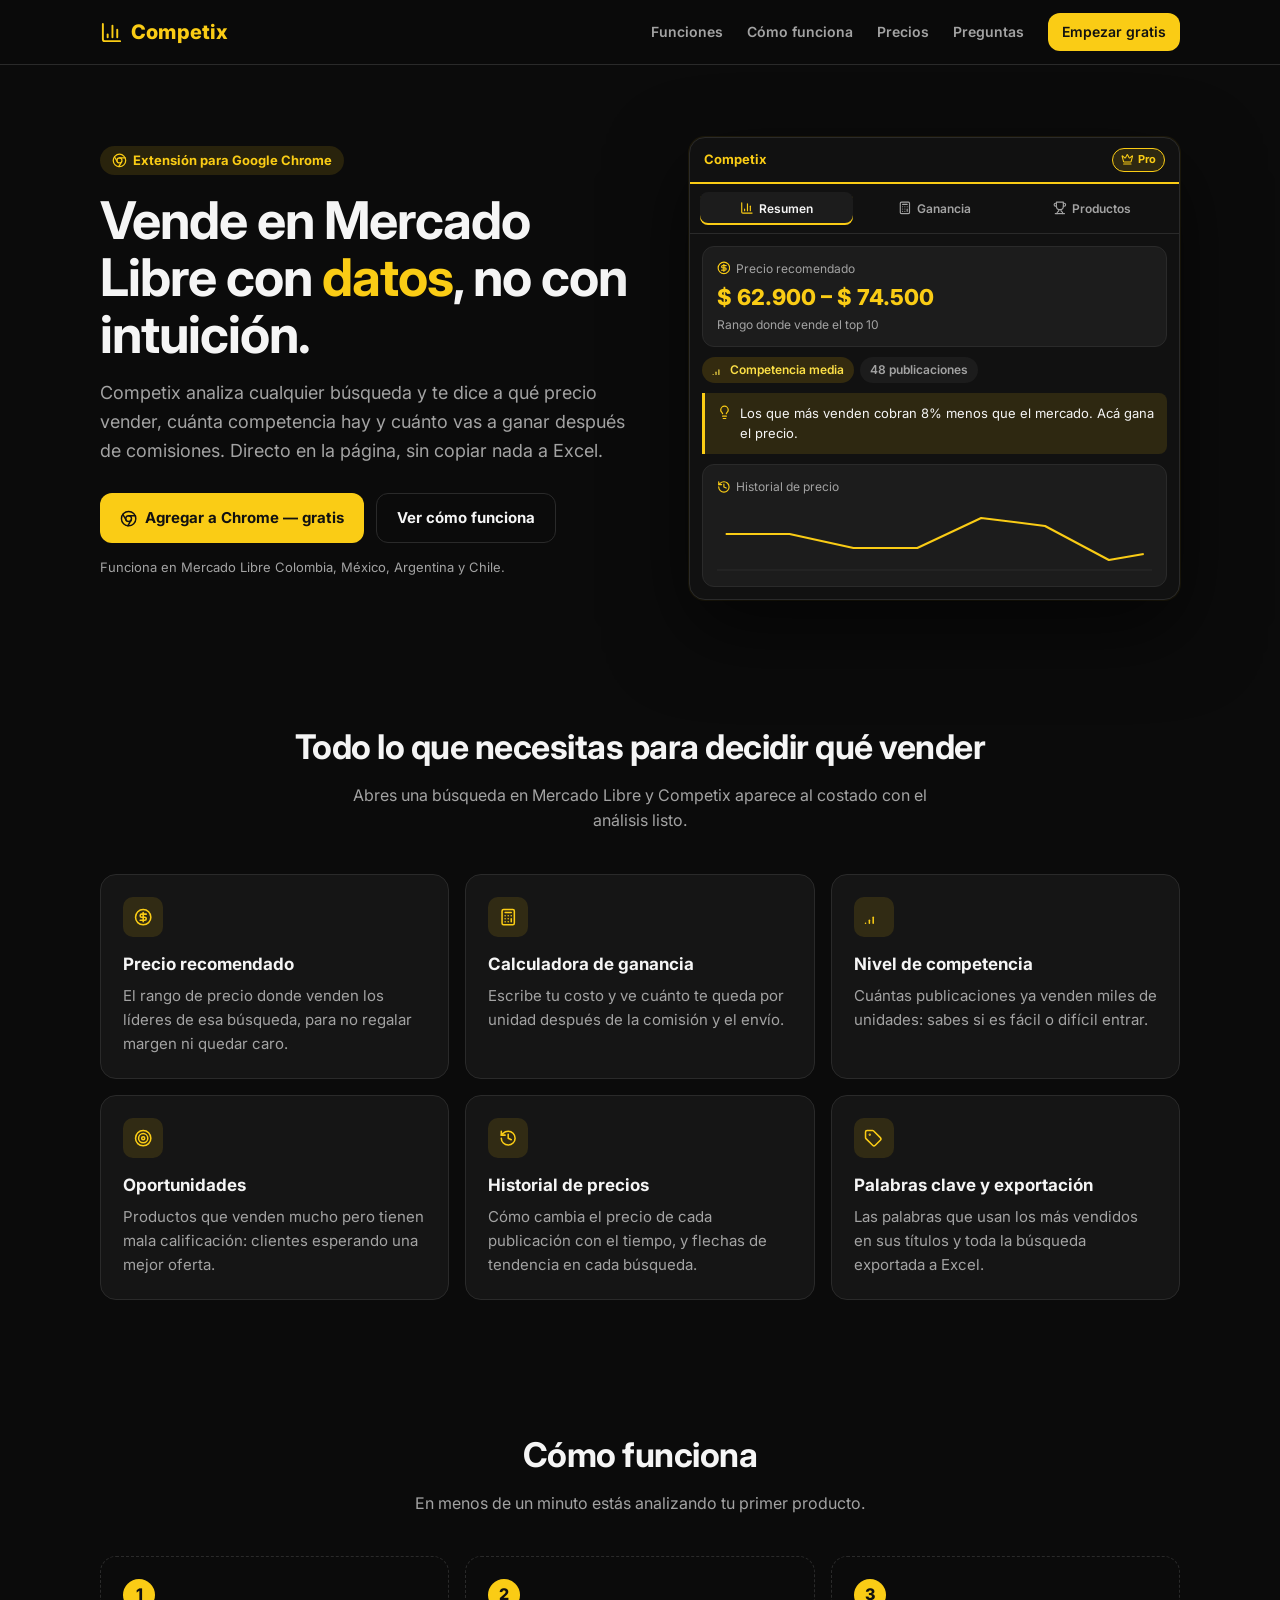
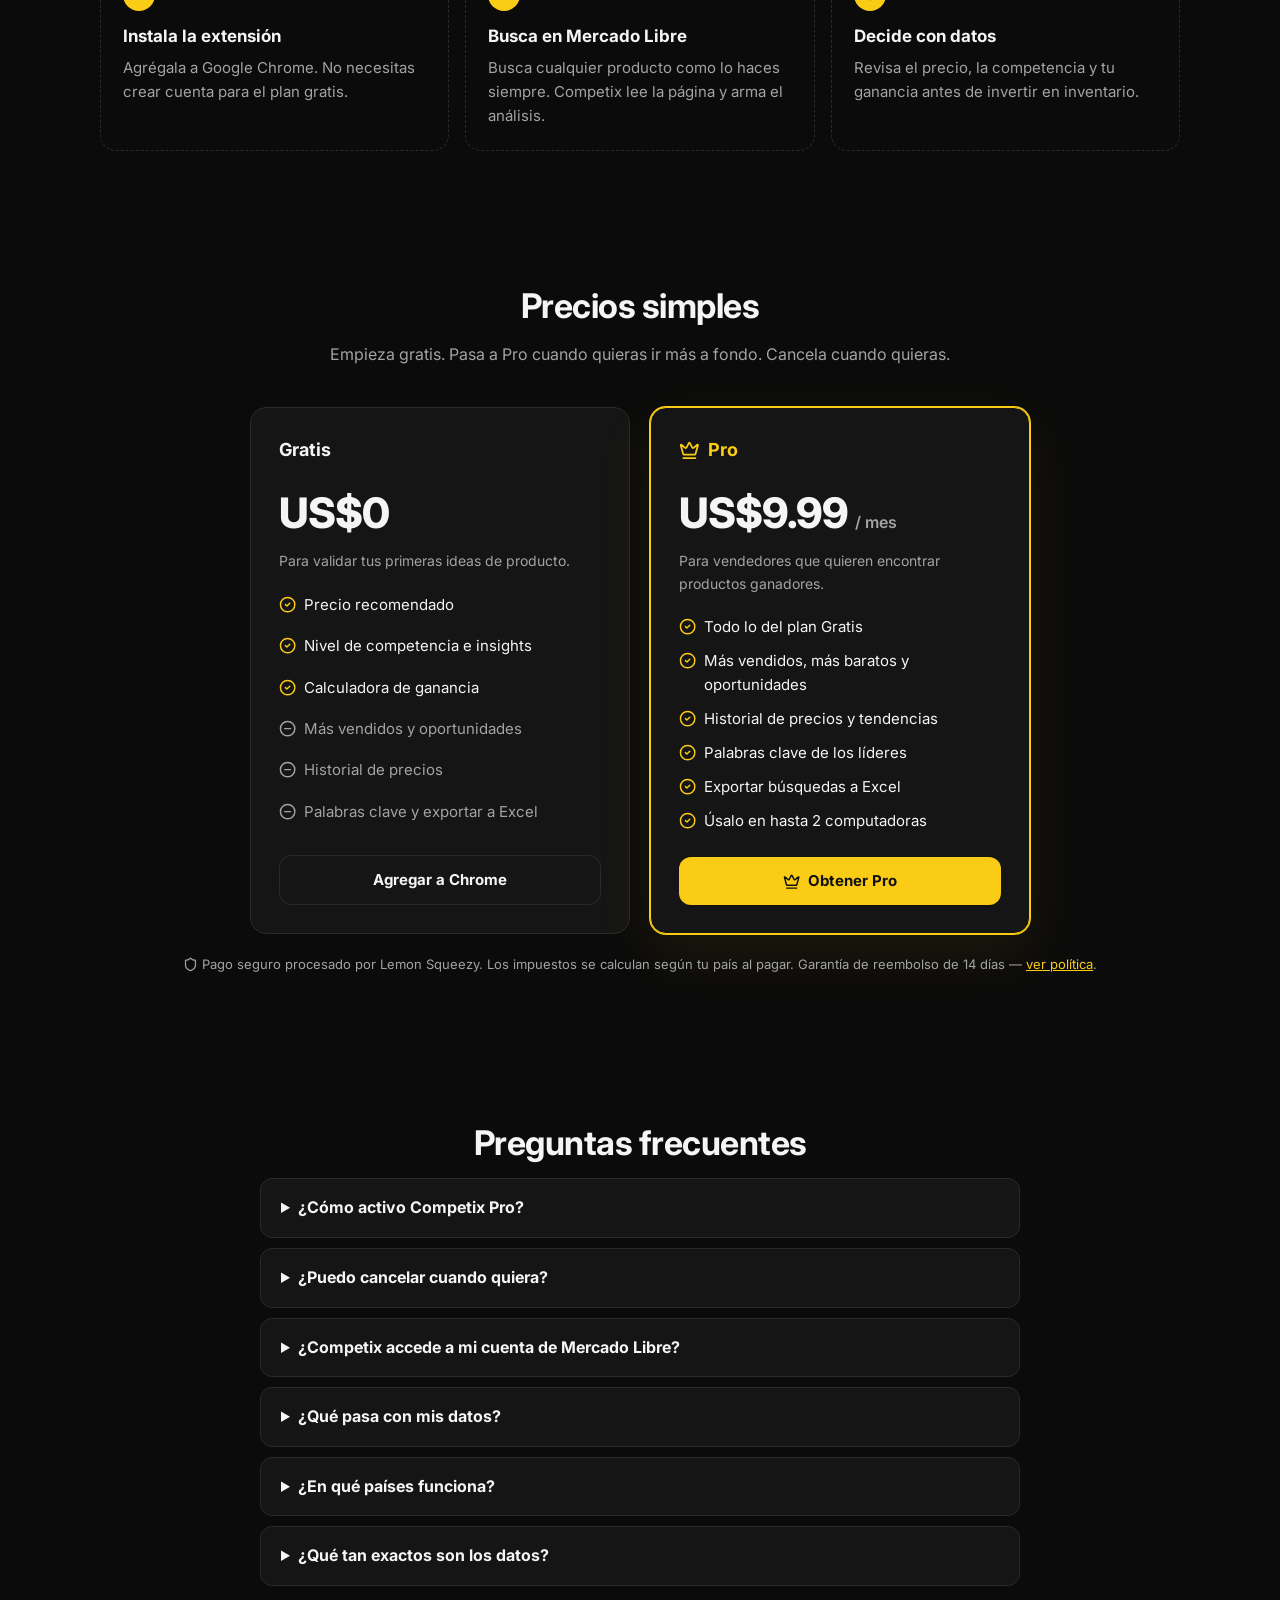
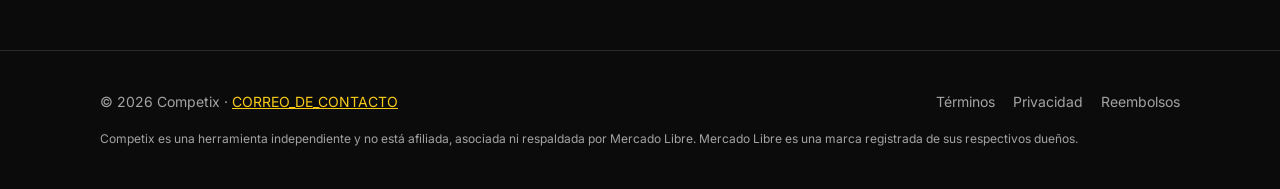
==== index.html @ 34cb9949 "feat: add Competix landing page with pricing and legal pages" ====
<!doctype html>
<html lang="es">
  <head>
    <meta charset="utf-8" />
    <meta name="viewport" content="width=device-width, initial-scale=1" />
    <title>Competix — Análisis de mercado para vendedores de Mercado Libre</title>
    <meta
      name="description"
      content="Extensión de Chrome que te dice a qué precio vender, cuánta competencia hay y cuánto ganas, directo en Mercado Libre."
    />
    <link rel="preconnect" href="https://fonts.googleapis.com" />
    <link rel="preconnect" href="https://fonts.gstatic.com" crossorigin />
    <link href="https://fonts.googleapis.com/css2?family=Inter:wght@400;600;700;800&display=swap" rel="stylesheet" />
    <link rel="stylesheet" href="styles.css" />
  </head>
  <body>
    <!-- Lucide icons (ISC license), defined once and reused with <use>. -->
    <svg width="0" height="0" style="position: absolute" aria-hidden="true">
      <symbol id="i-chart" viewBox="0 0 24 24"><path d="M3 3v16a2 2 0 0 0 2 2h16" /><path d="M18 17V9" /><path d="M13 17V5" /><path d="M8 17v-3" /></symbol>
      <symbol id="i-calc" viewBox="0 0 24 24"><rect width="16" height="20" x="4" y="2" rx="2" /><line x1="8" x2="16" y1="6" y2="6" /><line x1="16" x2="16" y1="14" y2="18" /><path d="M16 10h.01M12 10h.01M8 10h.01M12 14h.01M8 14h.01M12 18h.01M8 18h.01" /></symbol>
      <symbol id="i-trophy" viewBox="0 0 24 24"><path d="M6 9H4.5a2.5 2.5 0 0 1 0-5H6" /><path d="M18 9h1.5a2.5 2.5 0 0 0 0-5H18" /><path d="M4 22h16" /><path d="M10 14.66V17c0 .55-.47.98-.97 1.21C7.85 18.75 7 20.24 7 22" /><path d="M14 14.66V17c0 .55.47.98.97 1.21C16.15 18.75 17 20.24 17 22" /><path d="M18 2H6v7a6 6 0 0 0 12 0V2Z" /></symbol>
      <symbol id="i-target" viewBox="0 0 24 24"><circle cx="12" cy="12" r="10" /><circle cx="12" cy="12" r="6" /><circle cx="12" cy="12" r="2" /></symbol>
      <symbol id="i-history" viewBox="0 0 24 24"><path d="M3 12a9 9 0 1 0 9-9 9.75 9.75 0 0 0-6.74 2.74L3 8" /><path d="M3 3v5h5" /><path d="M12 7v5l4 2" /></symbol>
      <symbol id="i-tag" viewBox="0 0 24 24"><path d="M12.586 2.586A2 2 0 0 0 11.172 2H4a2 2 0 0 0-2 2v7.172a2 2 0 0 0 .586 1.414l8.704 8.704a2.426 2.426 0 0 0 3.42 0l6.58-6.58a2.426 2.426 0 0 0 0-3.42z" /><circle cx="7.5" cy="7.5" r=".5" fill="currentColor" /></symbol>
      <symbol id="i-dollar" viewBox="0 0 24 24"><circle cx="12" cy="12" r="10" /><path d="M16 8h-6a2 2 0 1 0 0 4h4a2 2 0 1 1 0 4H8" /><path d="M12 18V6" /></symbol>
      <symbol id="i-bulb" viewBox="0 0 24 24"><path d="M15 14c.2-1 .7-1.7 1.5-2.5 1-.9 1.5-2.2 1.5-3.5A6 6 0 0 0 6 8c0 1 .2 2.2 1.5 3.5.7.7 1.3 1.5 1.5 2.5" /><path d="M9 18h6" /><path d="M10 22h4" /></symbol>
      <symbol id="i-signal" viewBox="0 0 24 24"><path d="M2 20h.01" /><path d="M7 20v-4" /><path d="M12 20v-8" /></symbol>
      <symbol id="i-download" viewBox="0 0 24 24"><path d="M21 15v4a2 2 0 0 1-2 2H5a2 2 0 0 1-2-2v-4" /><polyline points="7 10 12 15 17 10" /><line x1="12" x2="12" y1="15" y2="3" /></symbol>
      <symbol id="i-check" viewBox="0 0 24 24"><circle cx="12" cy="12" r="10" /><path d="m9 12 2 2 4-4" /></symbol>
      <symbol id="i-minus" viewBox="0 0 24 24"><circle cx="12" cy="12" r="10" /><path d="M8 12h8" /></symbol>
      <symbol id="i-crown" viewBox="0 0 24 24"><path d="M11.562 3.266a.5.5 0 0 1 .876 0L15.39 8.87a1 1 0 0 0 1.516.294L21.183 5.5a.5.5 0 0 1 .798.519l-2.834 10.246a1 1 0 0 1-.956.734H5.81a1 1 0 0 1-.957-.734L2.02 6.02a.5.5 0 0 1 .798-.519l4.276 3.664a1 1 0 0 0 1.516-.294z" /><path d="M5 21h14" /></symbol>
      <symbol id="i-shield" viewBox="0 0 24 24"><path d="M20 13c0 5-3.5 7.5-7.66 8.95a1 1 0 0 1-.67-.01C7.5 20.5 4 18 4 13V6a1 1 0 0 1 1-1c2 0 4.5-1.2 6.24-2.72a1.17 1.17 0 0 1 1.52 0C14.51 3.81 17 5 19 5a1 1 0 0 1 1 1z" /></symbol>
      <symbol id="i-chrome" viewBox="0 0 24 24"><circle cx="12" cy="12" r="10" /><circle cx="12" cy="12" r="4" /><line x1="21.17" x2="12" y1="8" y2="8" /><line x1="3.95" x2="8.54" y1="6.06" y2="14" /><line x1="10.88" x2="15.46" y1="21.94" y2="14" /></symbol>
    </svg>

    <header class="site-header">
      <div class="container">
        <a class="brand" href="./">
          <svg class="icon"><use href="#i-chart" /></svg>
          Competix
        </a>
        <nav class="nav">
          <a href="#funciones">Funciones</a>
          <a href="#como-funciona">Cómo funciona</a>
          <a href="#precios">Precios</a>
          <a href="#faq">Preguntas</a>
          <a class="btn btn-gold" href="#precios">Empezar gratis</a>
        </nav>
      </div>
    </header>

    <main>
      <section class="hero">
        <div class="container">
          <div>
            <span class="eyebrow">
              <svg class="icon"><use href="#i-chrome" /></svg>
              Extensión para Google Chrome
            </span>
            <h1>Vende en Mercado Libre con <em>datos</em>, no con intuición.</h1>
            <p class="lead">
              Competix analiza cualquier búsqueda y te dice a qué precio vender, cuánta competencia hay y cuánto vas
              a ganar después de comisiones. Directo en la página, sin copiar nada a Excel.
            </p>
            <div class="hero-actions">
              <!-- Replace href with the Chrome Web Store listing once it is published. -->
              <a class="btn btn-gold" href="#precios">
                <svg class="icon"><use href="#i-chrome" /></svg>
                Agregar a Chrome — gratis
              </a>
              <a class="btn btn-outline" href="#como-funciona">Ver cómo funciona</a>
            </div>
            <p class="hero-note">Funciona en Mercado Libre Colombia, México, Argentina y Chile.</p>
          </div>

          <!-- Static drawing of the panel, so the page needs no screenshots. -->
          <div class="mock" role="img" aria-label="Vista del panel de Competix sobre una búsqueda de Mercado Libre">
            <div class="mock-header">
              Competix
              <span class="mock-pro"><svg class="icon"><use href="#i-crown" /></svg> Pro</span>
            </div>
            <div class="mock-tabs">
              <span class="active"><svg class="icon"><use href="#i-chart" /></svg>Resumen</span>
              <span><svg class="icon"><use href="#i-calc" /></svg>Ganancia</span>
              <span><svg class="icon"><use href="#i-trophy" /></svg>Productos</span>
            </div>
            <div class="mock-body">
              <div class="mock-card">
                <span class="mock-label"><svg class="icon"><use href="#i-dollar" /></svg>Precio recomendado</span>
                <strong class="mock-value">$ 62.900 – $ 74.500</strong>
                <span class="mock-label">Rango donde vende el top 10</span>
              </div>
              <div class="mock-badges">
                <span class="badge badge-medium"><svg class="icon"><use href="#i-signal" /></svg>Competencia media</span>
                <span class="badge badge-neutral">48 publicaciones</span>
              </div>
              <div class="mock-insight">
                <svg class="icon"><use href="#i-bulb" /></svg>
                <span>Los que más venden cobran 8% menos que el mercado. Acá gana el precio.</span>
              </div>
              <div class="mock-card">
                <span class="mock-label"><svg class="icon"><use href="#i-history" /></svg>Historial de precio</span>
                <svg class="mock-chart" viewBox="0 0 300 70" preserveAspectRatio="none" aria-hidden="true">
                  <line x1="0" x2="300" y1="66" y2="66" stroke="#2a2a2a" />
                  <polyline
                    points="6,30 50,30 94,44 138,44 182,14 226,22 270,56 294,50"
                    fill="none"
                    stroke="#facc15"
                    stroke-width="2"
                    stroke-linejoin="round"
                    vector-effect="non-scaling-stroke"
                  />
                </svg>
              </div>
            </div>
          </div>
        </div>
      </section>

      <section id="funciones">
        <div class="container">
          <h2 class="section-title">Todo lo que necesitas para decidir qué vender</h2>
          <p class="section-lead">
            Abres una búsqueda en Mercado Libre y Competix aparece al costado con el análisis listo.
          </p>
          <div class="features">
            <article class="feature">
              <div class="feature-icon"><svg class="icon"><use href="#i-dollar" /></svg></div>
              <h3>Precio recomendado</h3>
              <p>El rango de precio donde venden los líderes de esa búsqueda, para no regalar margen ni quedar caro.</p>
            </article>
            <article class="feature">
              <div class="feature-icon"><svg class="icon"><use href="#i-calc" /></svg></div>
              <h3>Calculadora de ganancia</h3>
              <p>Escribe tu costo y ve cuánto te queda por unidad después de la comisión y el envío.</p>
            </article>
            <article class="feature">
              <div class="feature-icon"><svg class="icon"><use href="#i-signal" /></svg></div>
              <h3>Nivel de competencia</h3>
              <p>Cuántas publicaciones ya venden miles de unidades: sabes si es fácil o difícil entrar.</p>
            </article>
            <article class="feature">
              <div class="feature-icon"><svg class="icon"><use href="#i-target" /></svg></div>
              <h3>Oportunidades</h3>
              <p>Productos que venden mucho pero tienen mala calificación: clientes esperando una mejor oferta.</p>
            </article>
            <article class="feature">
              <div class="feature-icon"><svg class="icon"><use href="#i-history" /></svg></div>
              <h3>Historial de precios</h3>
              <p>Cómo cambia el precio de cada publicación con el tiempo, y flechas de tendencia en cada búsqueda.</p>
            </article>
            <article class="feature">
              <div class="feature-icon"><svg class="icon"><use href="#i-tag" /></svg></div>
              <h3>Palabras clave y exportación</h3>
              <p>Las palabras que usan los más vendidos en sus títulos y toda la búsqueda exportada a Excel.</p>
            </article>
          </div>
        </div>
      </section>

      <section id="como-funciona">
        <div class="container">
          <h2 class="section-title">Cómo funciona</h2>
          <p class="section-lead">En menos de un minuto estás analizando tu primer producto.</p>
          <div class="steps">
            <div class="step">
              <h3>Instala la extensión</h3>
              <p>Agrégala a Google Chrome. No necesitas crear cuenta para el plan gratis.</p>
            </div>
            <div class="step">
              <h3>Busca en Mercado Libre</h3>
              <p>Busca cualquier producto como lo haces siempre. Competix lee la página y arma el análisis.</p>
            </div>
            <div class="step">
              <h3>Decide con datos</h3>
              <p>Revisa el precio, la competencia y tu ganancia antes de invertir en inventario.</p>
            </div>
          </div>
        </div>
      </section>

      <section id="precios">
        <div class="container">
          <h2 class="section-title">Precios simples</h2>
          <p class="section-lead">Empieza gratis. Pasa a Pro cuando quieras ir más a fondo. Cancela cuando quieras.</p>
          <div class="pricing">
            <div class="plan">
              <h3 class="plan-name">Gratis</h3>
              <p class="price">US$0</p>
              <p class="plan-desc">Para validar tus primeras ideas de producto.</p>
              <ul>
                <li><svg class="icon"><use href="#i-check" /></svg>Precio recomendado</li>
                <li><svg class="icon"><use href="#i-check" /></svg>Nivel de competencia e insights</li>
                <li><svg class="icon"><use href="#i-check" /></svg>Calculadora de ganancia</li>
                <li class="off"><svg class="icon"><use href="#i-minus" /></svg>Más vendidos y oportunidades</li>
                <li class="off"><svg class="icon"><use href="#i-minus" /></svg>Historial de precios</li>
                <li class="off"><svg class="icon"><use href="#i-minus" /></svg>Palabras clave y exportar a Excel</li>
              </ul>
              <a class="btn btn-outline" href="#">Agregar a Chrome</a>
            </div>

            <div class="plan plan-pro">
              <h3 class="plan-name"><svg class="icon"><use href="#i-crown" /></svg>Pro</h3>
              <p class="price">US$9.99 <small>/ mes</small></p>
              <p class="plan-desc">Para vendedores que quieren encontrar productos ganadores.</p>
              <ul>
                <li><svg class="icon"><use href="#i-check" /></svg>Todo lo del plan Gratis</li>
                <li><svg class="icon"><use href="#i-check" /></svg>Más vendidos, más baratos y oportunidades</li>
                <li><svg class="icon"><use href="#i-check" /></svg>Historial de precios y tendencias</li>
                <li><svg class="icon"><use href="#i-check" /></svg>Palabras clave de los líderes</li>
                <li><svg class="icon"><use href="#i-check" /></svg>Exportar búsquedas a Excel</li>
                <li><svg class="icon"><use href="#i-check" /></svg>Úsalo en hasta 2 computadoras</li>
              </ul>
              <a
                class="btn btn-gold"
                href="https://competix.lemonsqueezy.com/checkout/buy/7b99cc5d-1d65-41b0-9f15-2f3828087478"
                target="_blank"
                rel="noopener noreferrer"
              >
                <svg class="icon"><use href="#i-crown" /></svg>
                Obtener Pro
              </a>
            </div>
          </div>
          <p class="pricing-note">
            <svg class="icon" style="display: inline; vertical-align: -3px"><use href="#i-shield" /></svg>
            Pago seguro procesado por Lemon Squeezy. Los impuestos se calculan según tu país al pagar.
            Garantía de reembolso de 14 días — <a href="reembolsos.html">ver política</a>.
          </p>
        </div>
      </section>

      <section id="faq">
        <div class="container">
          <h2 class="section-title">Preguntas frecuentes</h2>
          <div class="faq">
            <details>
              <summary>¿Cómo activo Competix Pro?</summary>
              <p>
                Después de pagar recibes una clave de licencia por correo. Abre cualquier búsqueda en Mercado Libre,
                entra a una pestaña Pro del panel de Competix, pega la clave y toca "Activar".
              </p>
            </details>
            <details>
              <summary>¿Puedo cancelar cuando quiera?</summary>
              <p>
                Sí. Cancelas desde el enlace del correo de compra y mantienes Pro hasta el final del periodo que ya
                pagaste. No hay permanencia mínima.
              </p>
            </details>
            <details>
              <summary>¿Competix accede a mi cuenta de Mercado Libre?</summary>
              <p>
                No. Competix solo lee la información pública que ya ves en pantalla. No pide tu usuario ni tu
                contraseña y no publica ni modifica nada en tu cuenta.
              </p>
            </details>
            <details>
              <summary>¿Qué pasa con mis datos?</summary>
              <p>
                El historial de precios y tu configuración se guardan solo en tu navegador. No tenemos servidores que
                guarden lo que buscas. Lee la <a href="privacidad.html">política de privacidad</a>.
              </p>
            </details>
            <details>
              <summary>¿En qué países funciona?</summary>
              <p>En Mercado Libre Colombia, México, Argentina y Chile, en Google Chrome para computadora.</p>
            </details>
            <details>
              <summary>¿Qué tan exactos son los datos?</summary>
              <p>
                Competix calcula a partir de lo que muestra Mercado Libre. Por ejemplo, Mercado Libre redondea las
                ventas ("+100 vendidos"), así que algunos números son aproximados. Úsalos como guía para decidir.
              </p>
            </details>
          </div>
        </div>
      </section>
    </main>

    <footer class="site-footer">
      <div class="container">
        <span>© 2026 Competix · <a href="mailto:CORREO_DE_CONTACTO">CORREO_DE_CONTACTO</a></span>
        <nav class="footer-links">
          <a href="terminos.html">Términos</a>
          <a href="privacidad.html">Privacidad</a>
          <a href="reembolsos.html">Reembolsos</a>
        </nav>
        <p class="disclaimer">
          Competix es una herramienta independiente y no está afiliada, asociada ni respaldada por Mercado Libre.
          Mercado Libre es una marca registrada de sus respectivos dueños.
        </p>
      </div>
    </footer>
  </body>
</html>
---- styles.css ----
/* Competix landing — black and gold, same tokens as the extension panel. */
:root {
  color-scheme: dark;
  --bg: #0b0b0b;
  --surface: #151515;
  --surface-2: #1c1c1c;
  --border: #2a2a2a;
  --text: #f5f5f5;
  --muted: #a3a3a3;
  --gold: #facc15;
  --gold-soft: rgba(250, 204, 21, 0.12);
  --on-gold: #111111;
  --radius: 16px;
  --max: 1080px;
}

* {
  box-sizing: border-box;
}

html {
  scroll-behavior: smooth;
}

body {
  margin: 0;
  background: var(--bg);
  color: var(--text);
  font: 16px/1.6 "Inter", system-ui, -apple-system, sans-serif;
  -webkit-font-smoothing: antialiased;
}

a {
  color: var(--gold);
}

img,
svg {
  display: block;
}

.icon {
  width: 1.15em;
  height: 1.15em;
  flex-shrink: 0;
  fill: none;
  stroke: currentColor;
  stroke-width: 2;
  stroke-linecap: round;
  stroke-linejoin: round;
}

.container {
  width: min(var(--max), 100% - 32px);
  margin-inline: auto;
}

/* ---------- Header ---------- */

.site-header {
  position: sticky;
  top: 0;
  z-index: 10;
  background: rgba(11, 11, 11, 0.85);
  backdrop-filter: blur(10px);
  border-bottom: 1px solid var(--border);
}

.site-header .container {
  display: flex;
  align-items: center;
  justify-content: space-between;
  height: 64px;
}

.brand {
  display: flex;
  align-items: center;
  gap: 8px;
  color: var(--gold);
  font-weight: 800;
  font-size: 20px;
  text-decoration: none;
  letter-spacing: 0.2px;
}

.nav {
  display: flex;
  align-items: center;
  gap: 24px;
}

.nav a {
  color: var(--muted);
  text-decoration: none;
  font-size: 14px;
  font-weight: 600;
}

.nav a:hover {
  color: var(--text);
}

/* ---------- Buttons ---------- */

.btn {
  display: inline-flex;
  align-items: center;
  justify-content: center;
  gap: 8px;
  padding: 12px 20px;
  border-radius: 12px;
  font-weight: 700;
  font-size: 15px;
  text-decoration: none;
  transition: filter 0.15s, transform 0.15s;
}

.btn:hover {
  filter: brightness(1.1);
  transform: translateY(-1px);
}

.btn-gold {
  background: var(--gold);
  color: var(--on-gold);
}

.btn-outline {
  border: 1px solid var(--border);
  color: var(--text);
}

.nav .btn {
  padding: 8px 14px;
  font-size: 14px;
  color: var(--on-gold);
}

/* ---------- Hero ---------- */

.hero {
  padding: 72px 0 56px;
}

.hero .container {
  display: grid;
  grid-template-columns: 1.1fr 1fr;
  gap: 48px;
  align-items: center;
}

.eyebrow {
  display: inline-flex;
  align-items: center;
  gap: 6px;
  padding: 4px 12px;
  border-radius: 999px;
  background: var(--gold-soft);
  color: var(--gold);
  font-size: 13px;
  font-weight: 700;
}

h1 {
  margin: 16px 0;
  font-size: clamp(34px, 5vw, 52px);
  line-height: 1.1;
  letter-spacing: -1px;
}

h1 em {
  font-style: normal;
  color: var(--gold);
}

.lead {
  margin: 0 0 28px;
  color: var(--muted);
  font-size: 18px;
}

.hero-actions {
  display: flex;
  flex-wrap: wrap;
  gap: 12px;
}

.hero-note {
  margin-top: 14px;
  color: var(--muted);
  font-size: 13px;
}

/* Panel mock: a static drawing of the extension, built in HTML. */
.mock {
  border: 1px solid var(--border);
  border-radius: var(--radius);
  background: #111;
  box-shadow: 0 30px 80px rgba(0, 0, 0, 0.6), 0 0 0 1px rgba(250, 204, 21, 0.08);
  overflow: hidden;
  font-size: 13px;
}

.mock-header {
  display: flex;
  justify-content: space-between;
  align-items: center;
  padding: 10px 14px;
  border-bottom: 2px solid var(--gold);
  color: var(--gold);
  font-weight: 700;
}

.mock-pro {
  display: inline-flex;
  align-items: center;
  gap: 4px;
  padding: 2px 8px;
  border: 1px solid var(--gold);
  border-radius: 999px;
  background: var(--gold-soft);
  font-size: 11px;
}

.mock-tabs {
  display: flex;
  gap: 4px;
  padding: 8px 10px;
  border-bottom: 1px solid var(--border);
  color: var(--muted);
  font-weight: 600;
  font-size: 12px;
}

.mock-tabs span {
  display: inline-flex;
  align-items: center;
  gap: 5px;
  flex: 1;
  justify-content: center;
  padding: 7px 4px;
  border-radius: 8px;
}

.mock-tabs .active {
  background: var(--surface-2);
  color: var(--text);
  box-shadow: inset 0 -2px 0 var(--gold);
}

.mock-tabs .active .icon {
  color: var(--gold);
}

.mock-body {
  padding: 12px;
  display: grid;
  gap: 10px;
}

.mock-card {
  padding: 12px 14px;
  background: var(--surface-2);
  border: 1px solid var(--border);
  border-radius: 12px;
}

.mock-label {
  display: flex;
  align-items: center;
  gap: 6px;
  color: var(--muted);
  font-size: 12px;
}

.mock-label .icon {
  color: var(--gold);
}

.mock-value {
  display: block;
  margin-top: 2px;
  color: var(--gold);
  font-size: 22px;
  font-weight: 800;
}

.mock-badges {
  display: flex;
  gap: 6px;
  flex-wrap: wrap;
}

.badge {
  display: inline-flex;
  align-items: center;
  gap: 5px;
  padding: 3px 10px;
  border-radius: 999px;
  font-size: 12px;
  font-weight: 600;
}

.badge-medium {
  background: rgba(234, 179, 8, 0.16);
  color: #fde047;
}

.badge-neutral {
  background: var(--surface-2);
  color: var(--muted);
}

.mock-insight {
  display: flex;
  gap: 8px;
  padding: 10px 12px;
  border-left: 3px solid var(--gold);
  background: var(--gold-soft);
  border-radius: 0 8px 8px 0;
}

.mock-insight .icon {
  color: var(--gold);
  margin-top: 2px;
}

.mock-chart {
  width: 100%;
  height: 70px;
  margin-top: 8px;
}

/* ---------- Sections ---------- */

section {
  padding: 64px 0;
}

.section-title {
  margin: 0 0 8px;
  font-size: clamp(26px, 3.5vw, 34px);
  letter-spacing: -0.5px;
  text-align: center;
}

.section-lead {
  max-width: 620px;
  margin: 0 auto 40px;
  color: var(--muted);
  text-align: center;
}

.features {
  display: grid;
  grid-template-columns: repeat(3, 1fr);
  gap: 16px;
}

.feature {
  padding: 22px;
  background: var(--surface);
  border: 1px solid var(--border);
  border-radius: var(--radius);
}

.feature-icon {
  display: grid;
  place-items: center;
  width: 40px;
  height: 40px;
  margin-bottom: 14px;
  border-radius: 10px;
  background: var(--gold-soft);
  color: var(--gold);
}

.feature h3 {
  margin: 0 0 6px;
  font-size: 17px;
}

.feature p {
  margin: 0;
  color: var(--muted);
  font-size: 15px;
}

.steps {
  display: grid;
  grid-template-columns: repeat(3, 1fr);
  gap: 16px;
  counter-reset: step;
}

.step {
  padding: 22px;
  border: 1px dashed var(--border);
  border-radius: var(--radius);
}

.step::before {
  counter-increment: step;
  content: counter(step);
  display: grid;
  place-items: center;
  width: 32px;
  height: 32px;
  margin-bottom: 12px;
  border-radius: 50%;
  background: var(--gold);
  color: var(--on-gold);
  font-weight: 800;
}

.step h3 {
  margin: 0 0 6px;
  font-size: 17px;
}

.step p {
  margin: 0;
  color: var(--muted);
  font-size: 15px;
}

/* ---------- Pricing ---------- */

.pricing {
  display: grid;
  grid-template-columns: repeat(2, minmax(0, 380px));
  justify-content: center;
  gap: 20px;
}

.plan {
  display: flex;
  flex-direction: column;
  padding: 28px;
  background: var(--surface);
  border: 1px solid var(--border);
  border-radius: var(--radius);
}

.plan-pro {
  border-color: var(--gold);
  box-shadow: 0 0 0 1px var(--gold), 0 20px 60px rgba(250, 204, 21, 0.08);
}

.plan-name {
  display: flex;
  align-items: center;
  gap: 8px;
  margin: 0;
  font-size: 18px;
}

.plan-pro .plan-name {
  color: var(--gold);
}

.price {
  margin: 14px 0 4px;
  font-size: 42px;
  font-weight: 800;
  letter-spacing: -1px;
}

.price small {
  color: var(--muted);
  font-size: 16px;
  font-weight: 600;
  letter-spacing: 0;
}

.plan-desc {
  margin: 0 0 20px;
  color: var(--muted);
  font-size: 14px;
}

.plan ul {
  display: grid;
  gap: 10px;
  margin: 0 0 24px;
  padding: 0;
  list-style: none;
  flex: 1;
}

.plan li {
  display: flex;
  gap: 8px;
  font-size: 15px;
}

.plan li .icon {
  margin-top: 3px;
  color: var(--gold);
}

.plan li.off {
  color: var(--muted);
}

.plan li.off .icon {
  color: var(--muted);
}

.pricing-note {
  margin-top: 20px;
  color: var(--muted);
  font-size: 13px;
  text-align: center;
}

/* ---------- FAQ ---------- */

.faq {
  max-width: 760px;
  margin: 0 auto;
  display: grid;
  gap: 10px;
}

.faq details {
  padding: 16px 20px;
  background: var(--surface);
  border: 1px solid var(--border);
  border-radius: 12px;
}

.faq summary {
  cursor: pointer;
  font-weight: 700;
}

.faq p {
  margin: 10px 0 0;
  color: var(--muted);
}

/* ---------- Footer ---------- */

.site-footer {
  padding: 40px 0;
  border-top: 1px solid var(--border);
  color: var(--muted);
  font-size: 14px;
}

.site-footer .container {
  display: flex;
  flex-wrap: wrap;
  justify-content: space-between;
  gap: 16px;
}

.footer-links {
  display: flex;
  flex-wrap: wrap;
  gap: 18px;
}

.footer-links a {
  color: var(--muted);
  text-decoration: none;
}

.footer-links a:hover {
  color: var(--text);
}

.disclaimer {
  width: 100%;
  margin: 0;
  font-size: 12px;
}

/* ---------- Legal pages ---------- */

.legal {
  max-width: 760px;
  padding: 56px 0 72px;
}

.legal h1 {
  font-size: clamp(30px, 4vw, 40px);
}

.legal h2 {
  margin: 36px 0 8px;
  font-size: 20px;
}

.legal p,
.legal li {
  color: #d4d4d4;
}

.legal .updated {
  color: var(--muted);
  font-size: 14px;
}

/* ---------- Responsive ---------- */

@media (max-width: 860px) {
  .hero .container,
  .features,
  .steps,
  .pricing {
    grid-template-columns: 1fr;
  }

  .hero {
    padding-top: 40px;
  }

  .nav a:not(.btn) {
    display: none;
  }
}

@media (prefers-reduced-motion: reduce) {
  html {
    scroll-behavior: auto;
  }

  .btn {
    transition: none;
  }
}
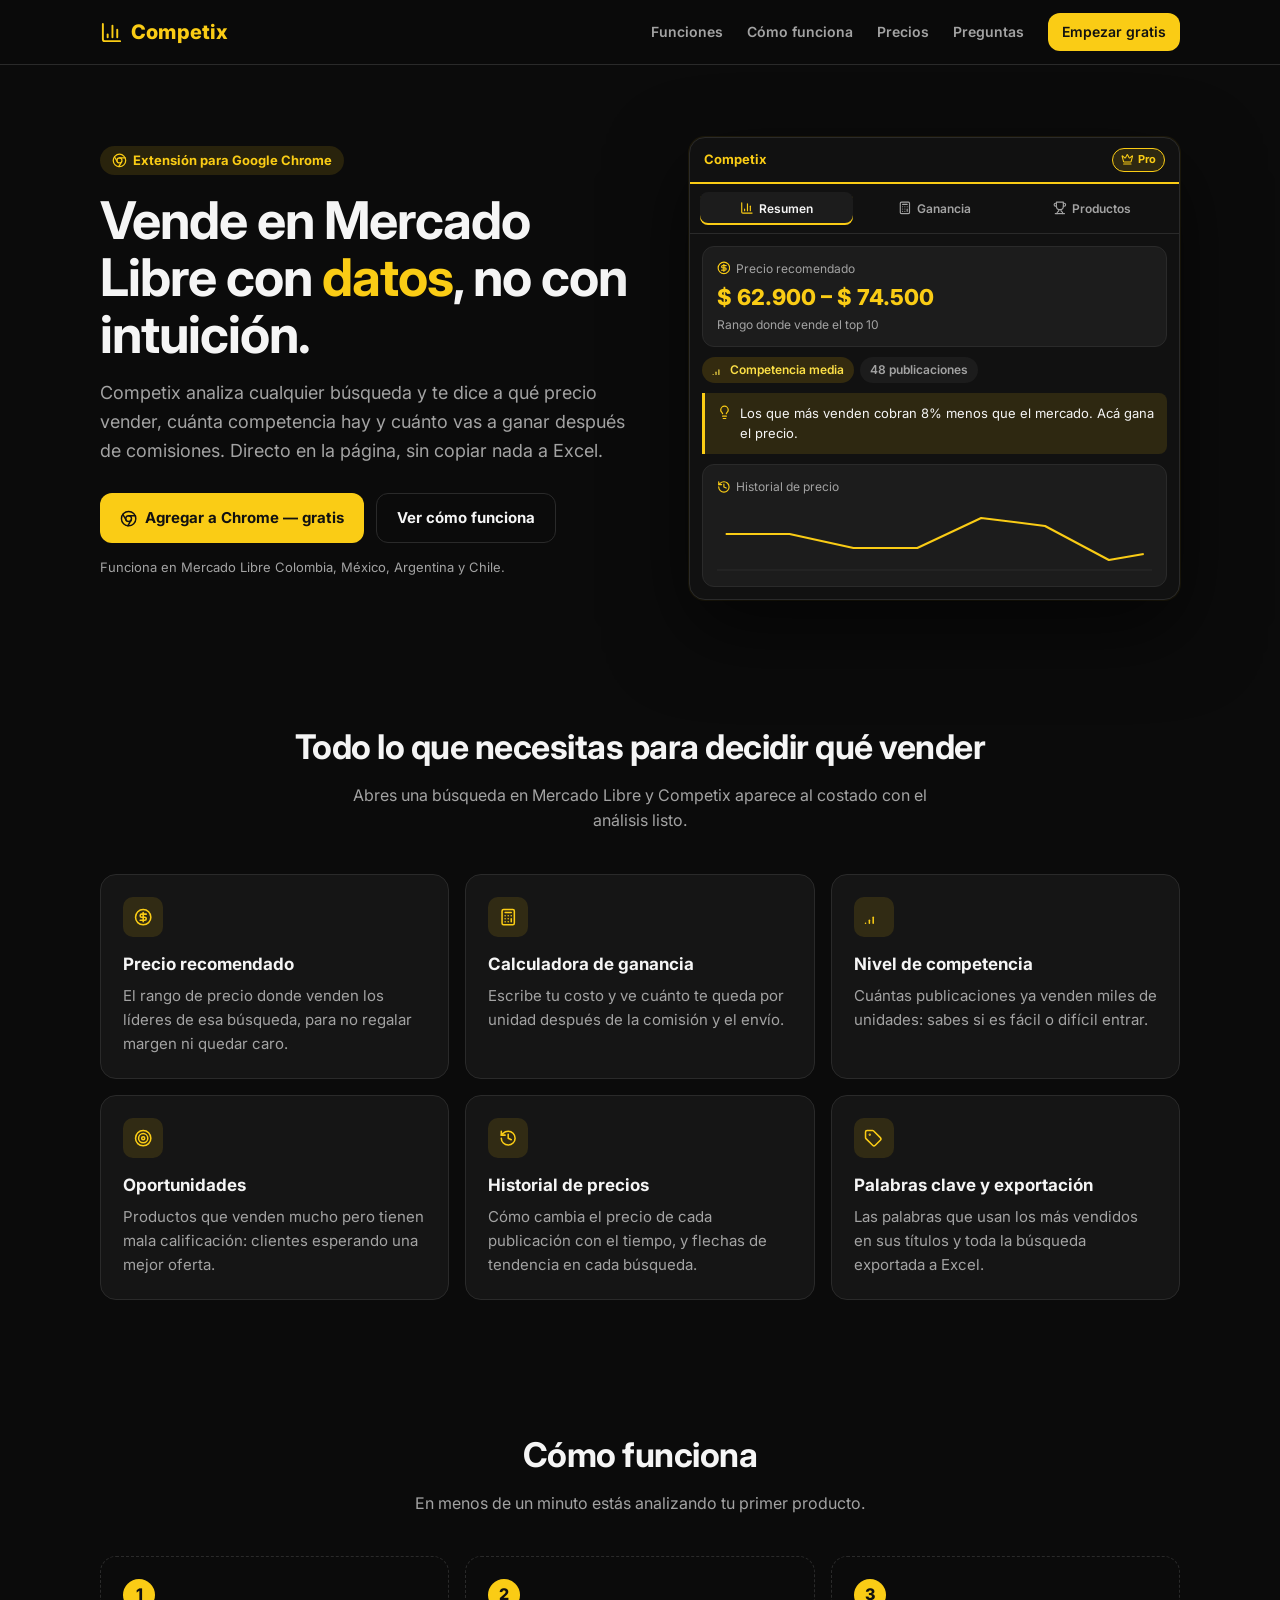
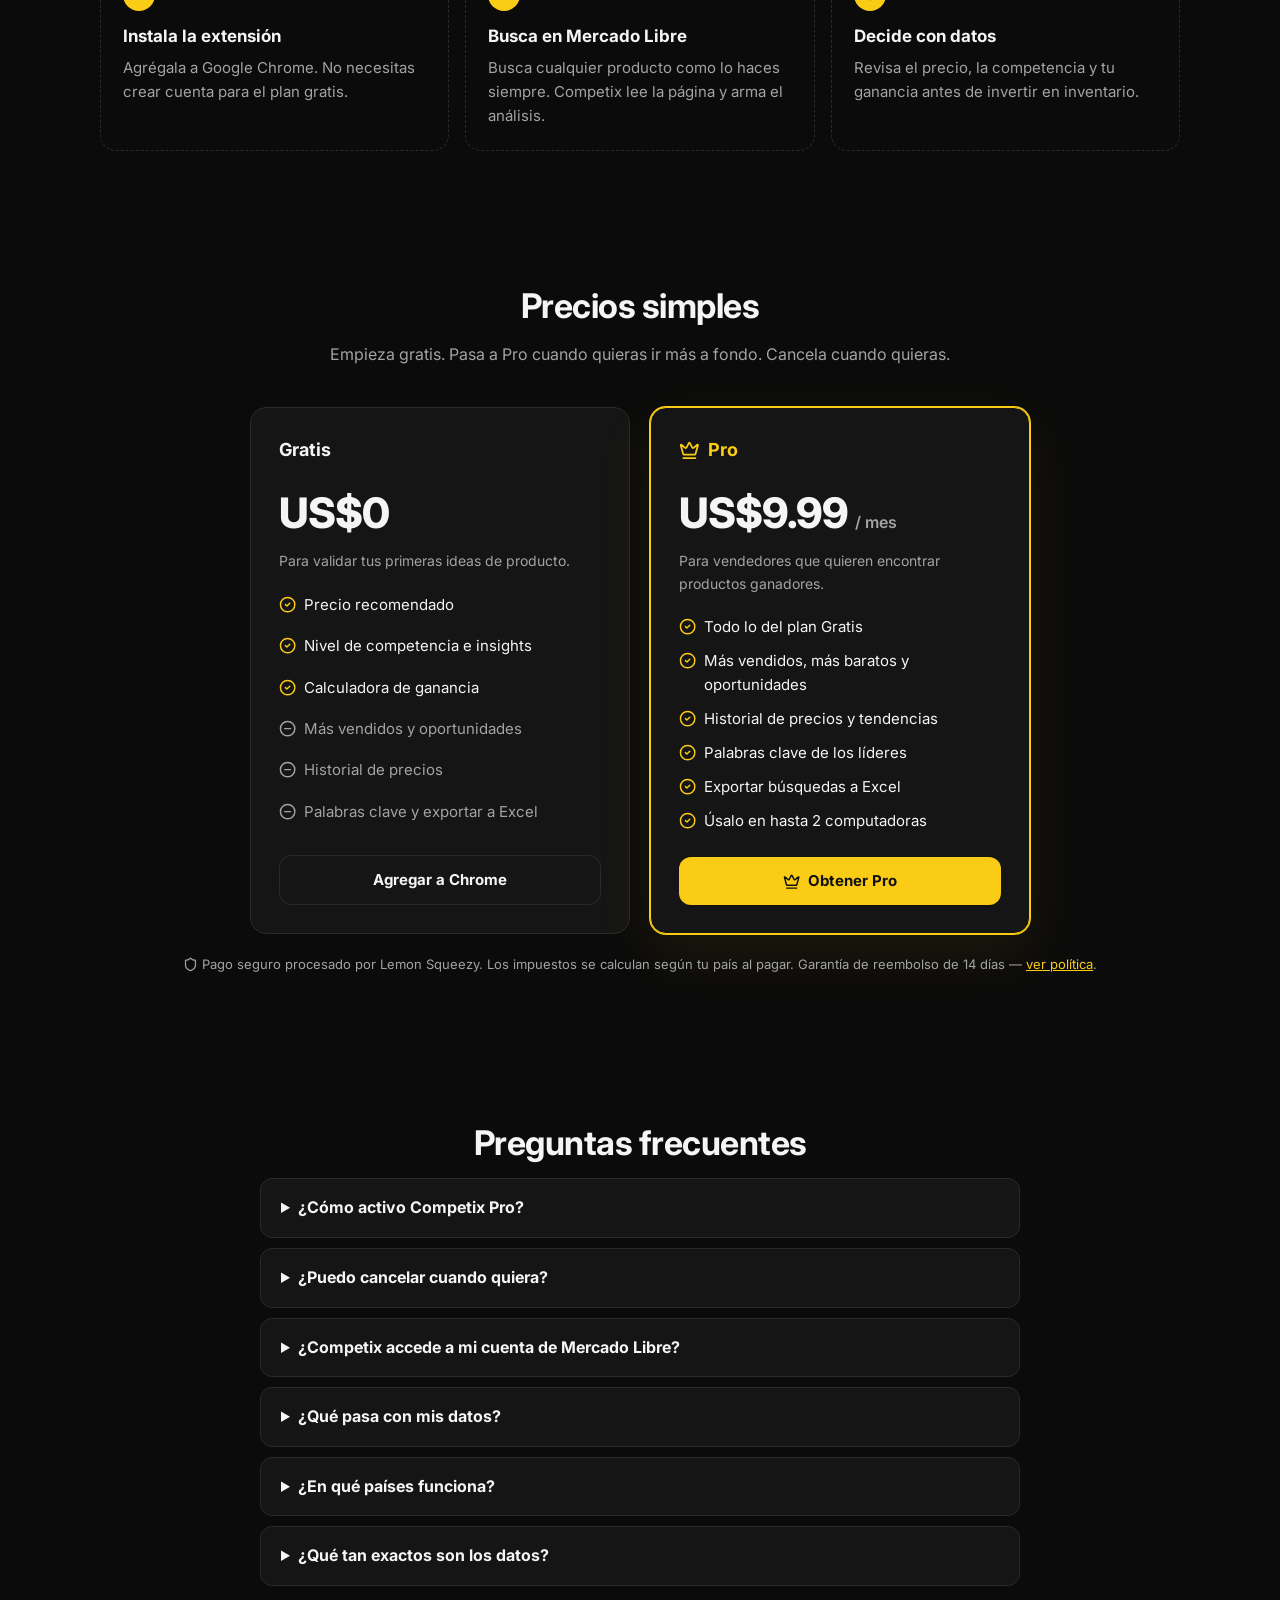
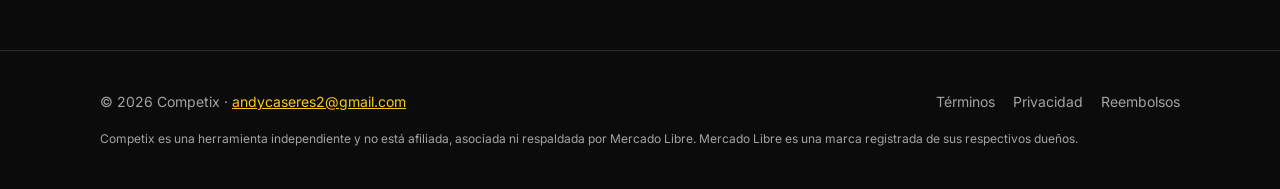
==== commit f0a259b3: "chore: set support contact email" ====
--- a/index.html
+++ b/index.html
@@ -280,7 +280,7 @@
 
     <footer class="site-footer">
       <div class="container">
-        <span>© 2026 Competix · <a href="mailto:CORREO_DE_CONTACTO">CORREO_DE_CONTACTO</a></span>
+        <span>© 2026 Competix · <a href="mailto:andycaseres2@gmail.com">andycaseres2@gmail.com</a></span>
         <nav class="footer-links">
           <a href="terminos.html">Términos</a>
           <a href="privacidad.html">Privacidad</a>
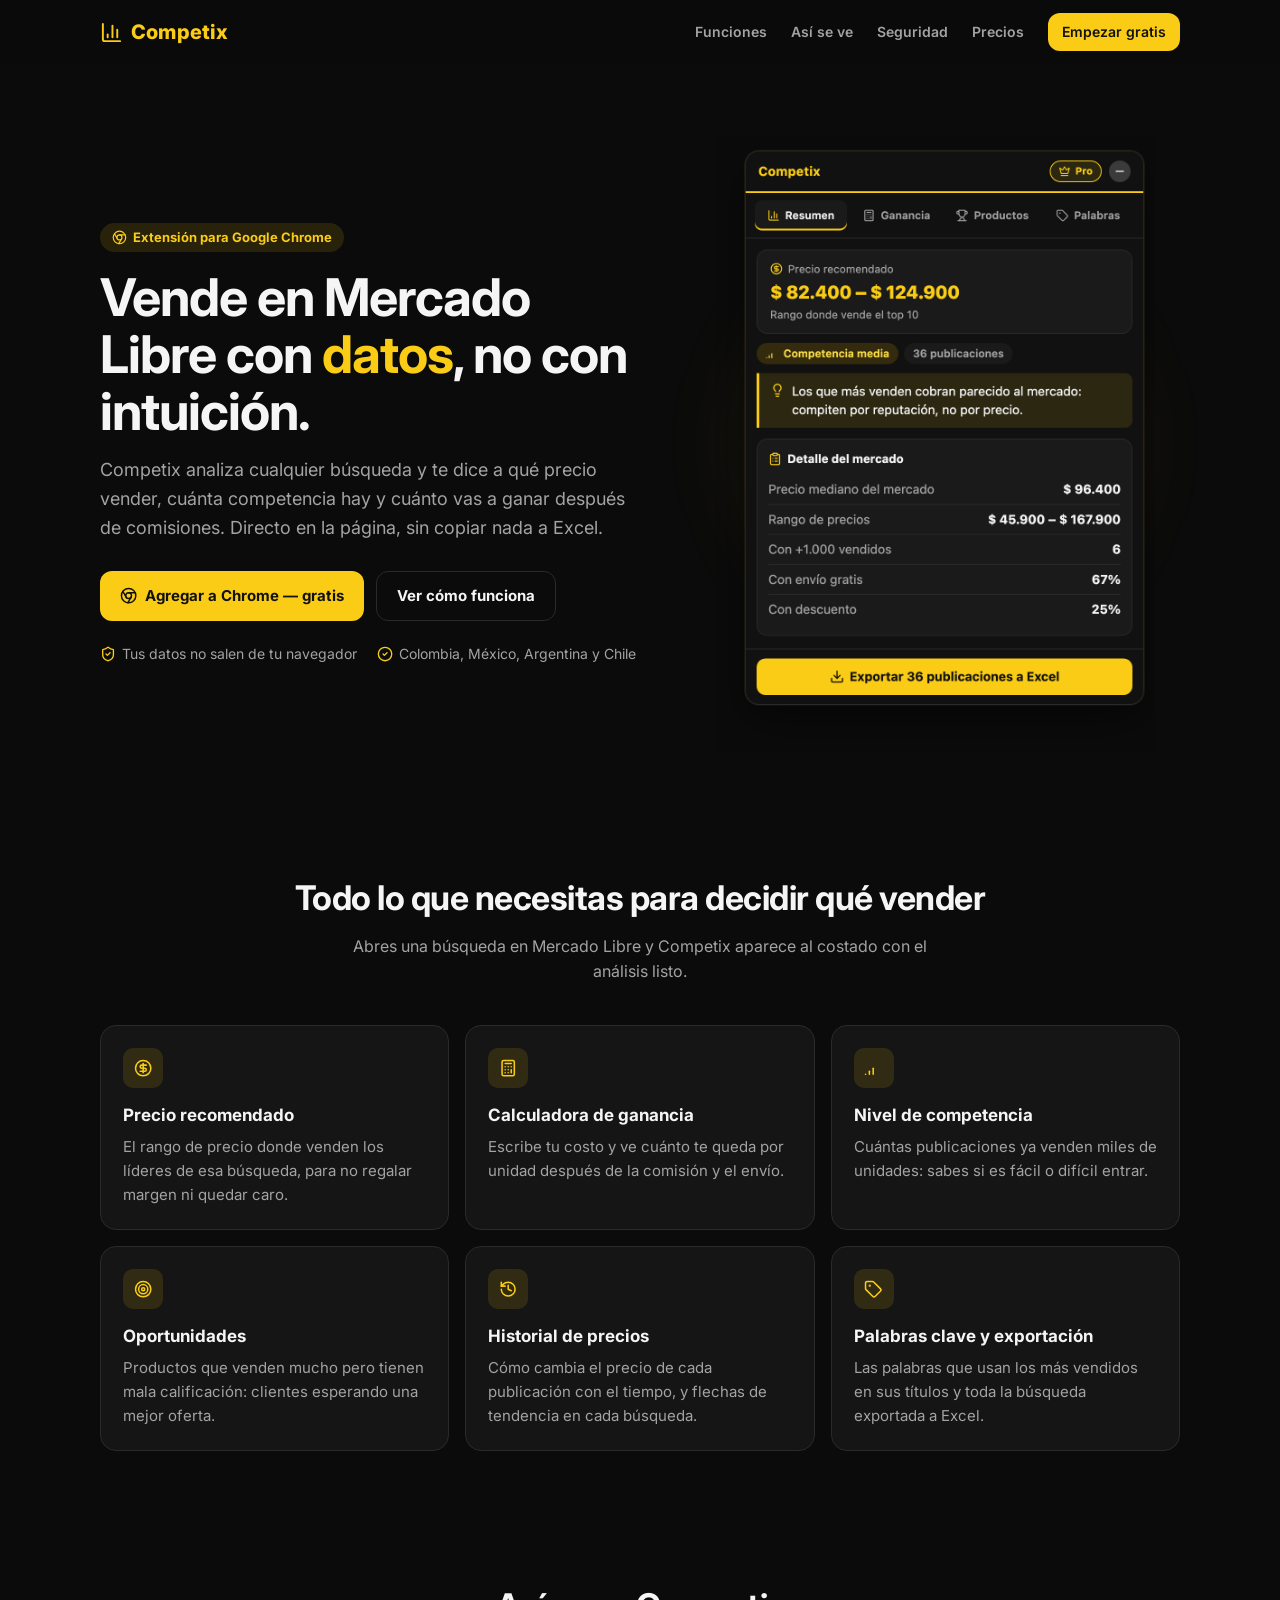
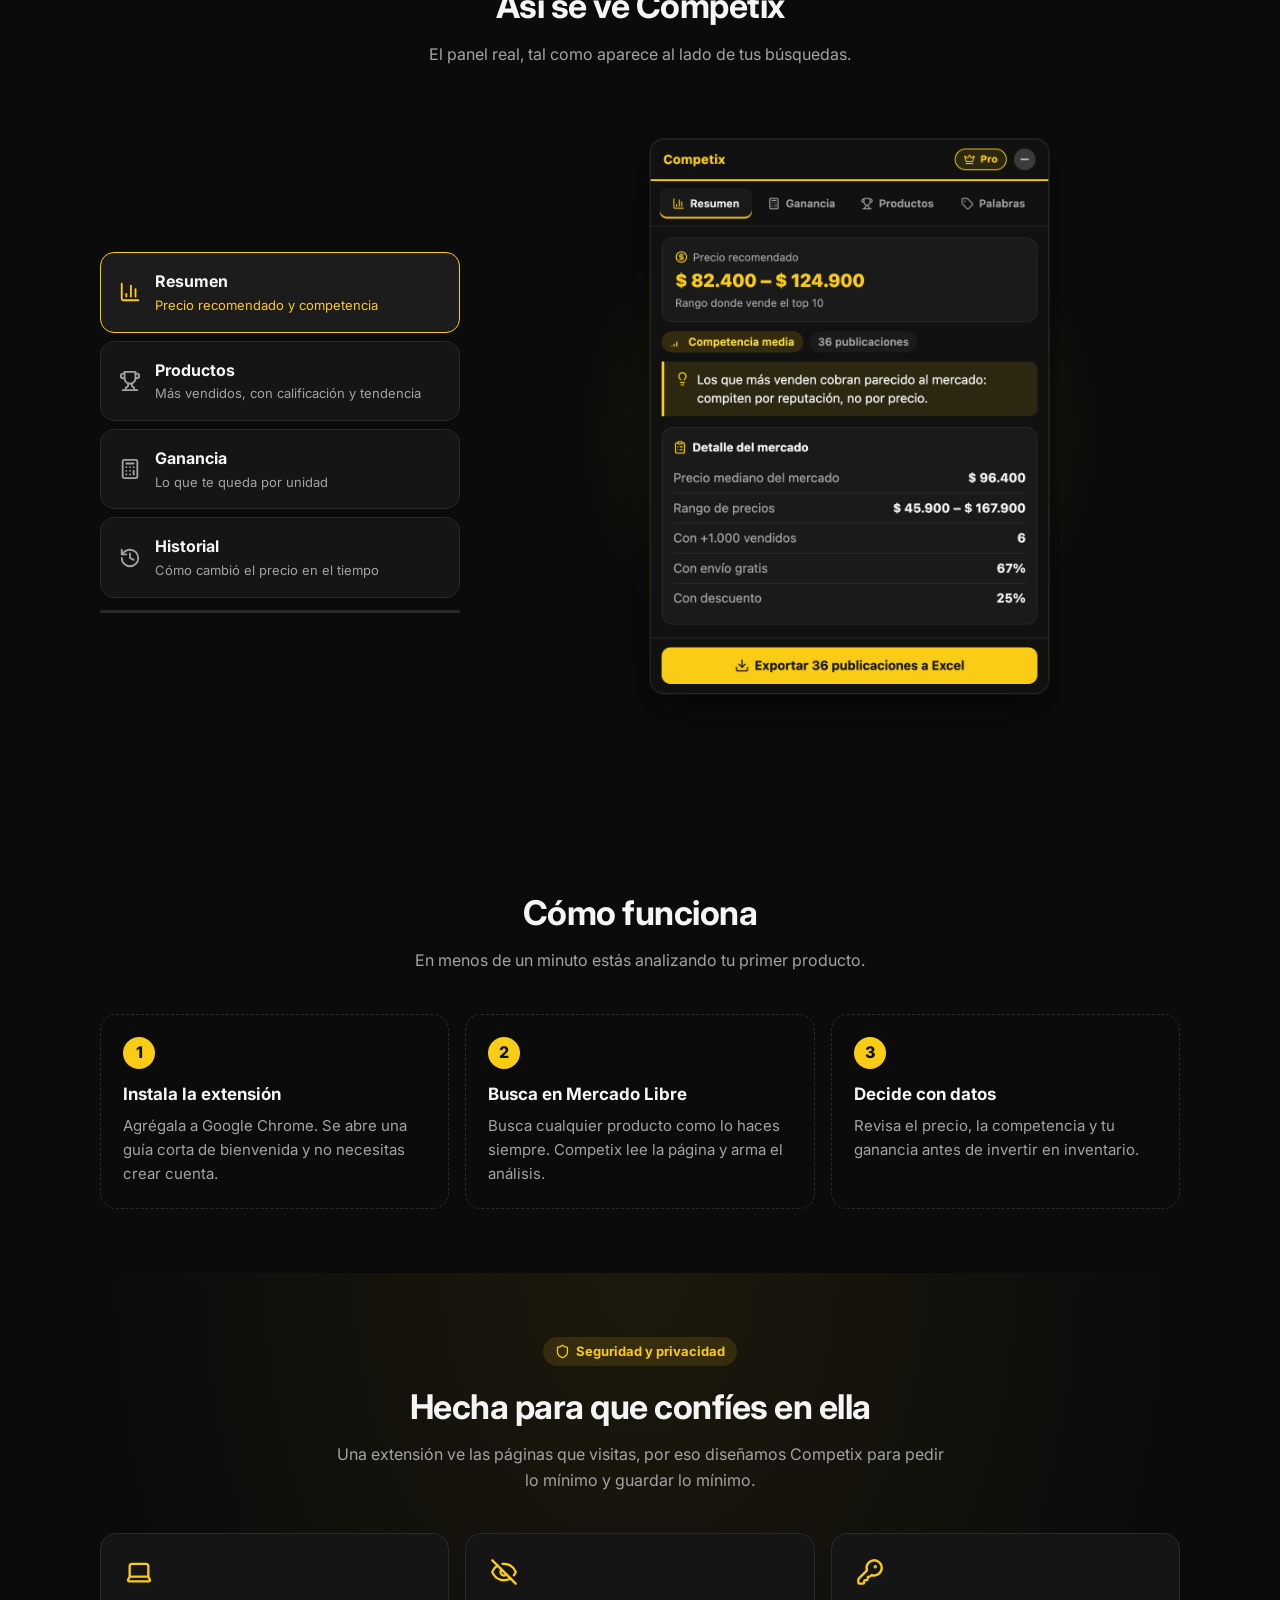
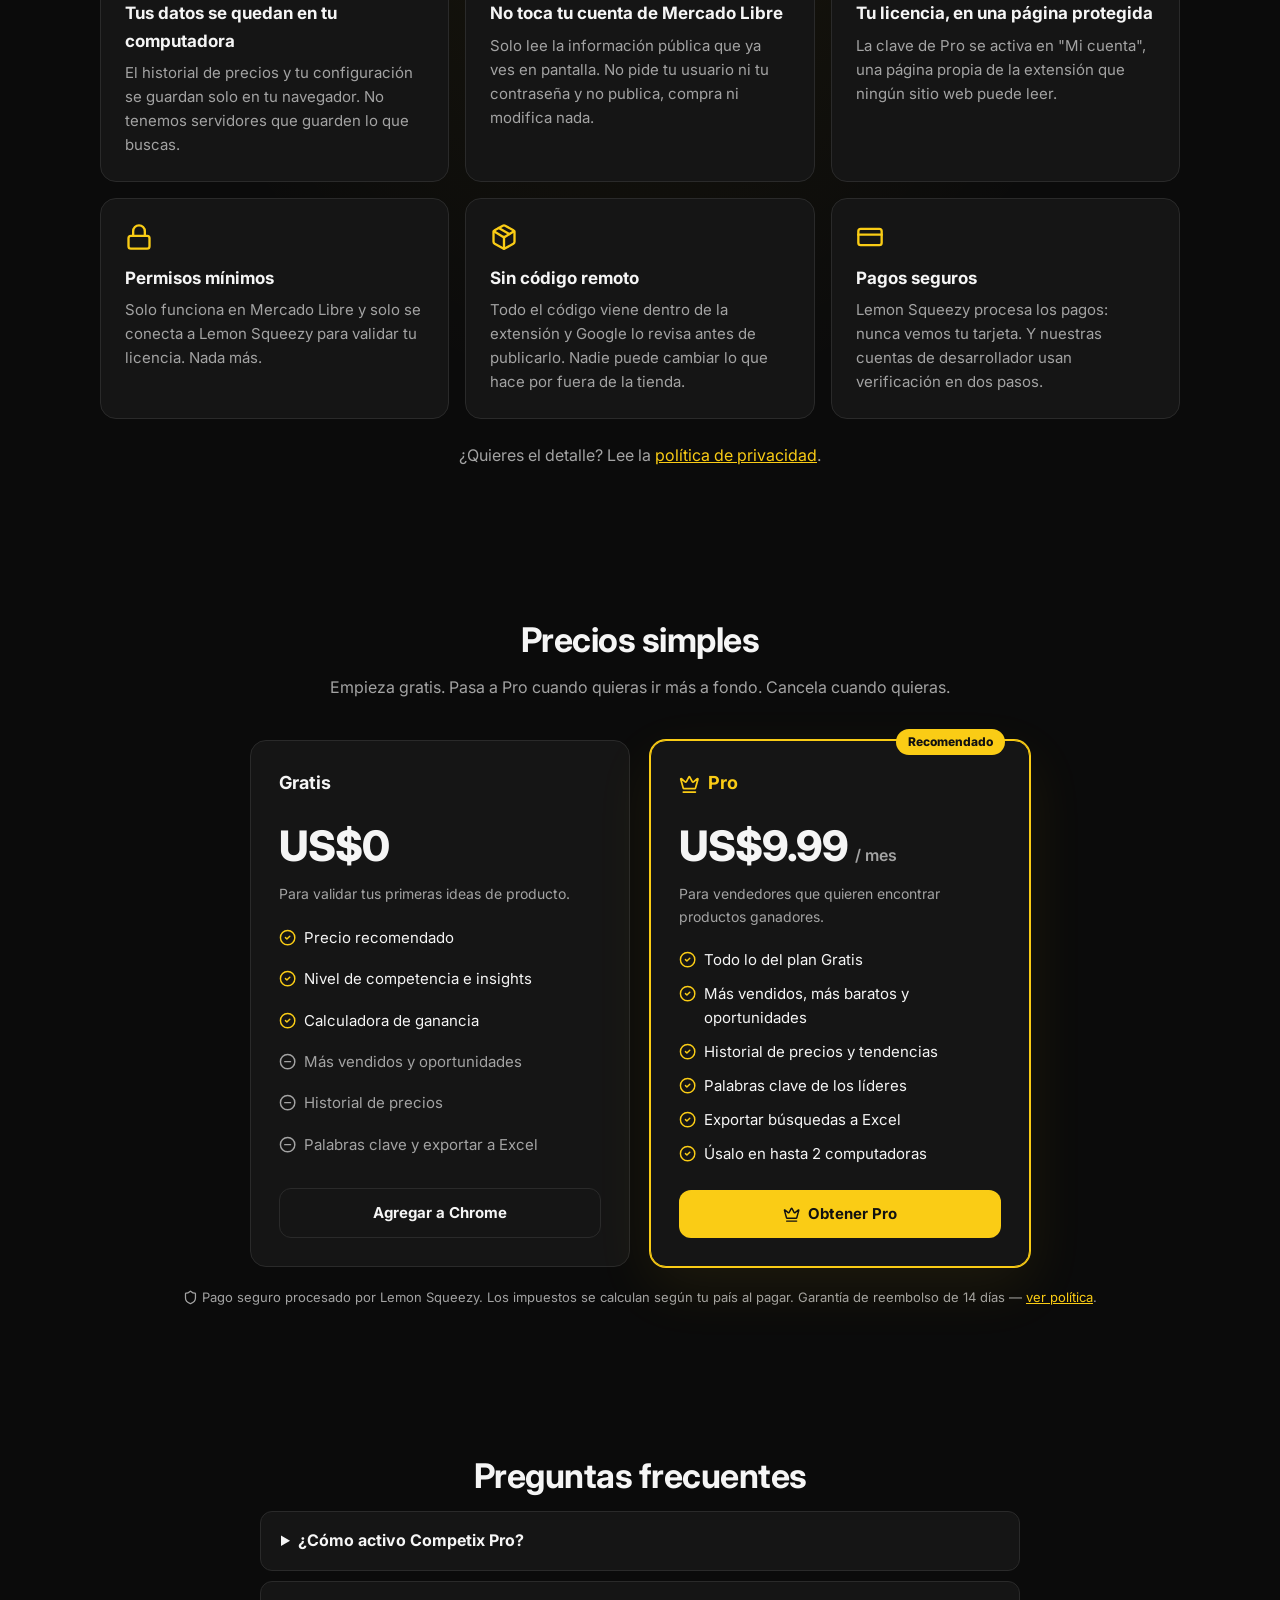
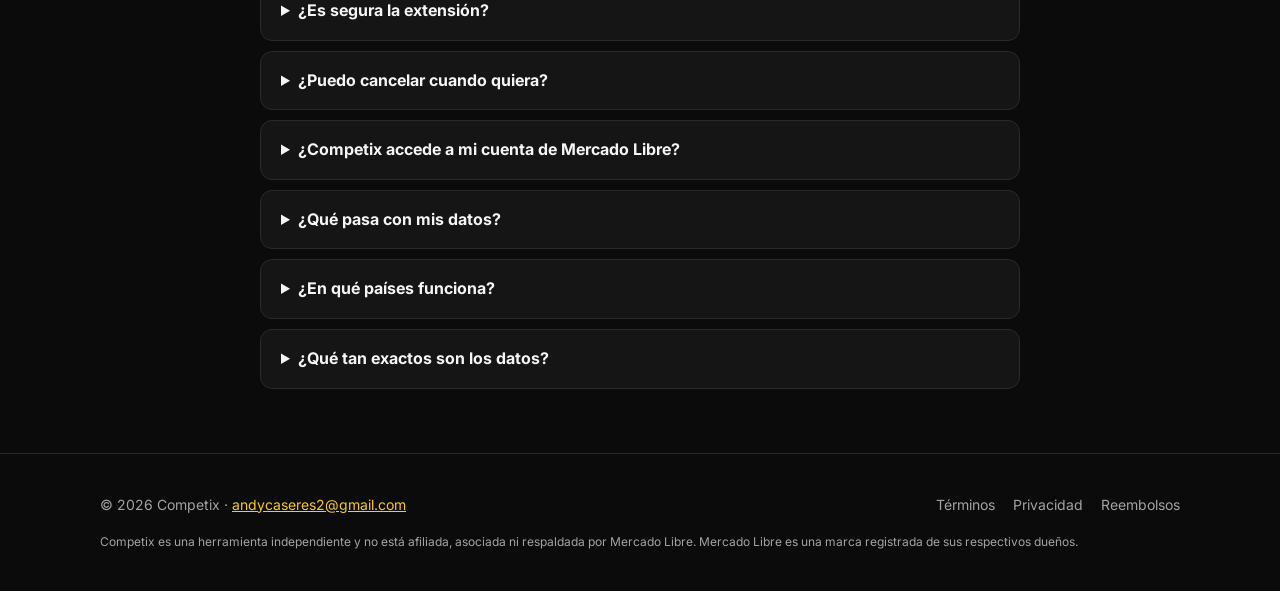
==== commit 4360eaa4: "feat: add animations, real panel showcase and security section" ====
--- a/index.html
+++ b/index.html
@@ -12,6 +12,9 @@
     <link rel="preconnect" href="https://fonts.gstatic.com" crossorigin />
     <link href="https://fonts.googleapis.com/css2?family=Inter:wght@400;600;700;800&display=swap" rel="stylesheet" />
     <link rel="stylesheet" href="styles.css" />
+    <!-- Marks JS as available, so reveal animations never hide content when scripts fail. -->
+    <script>document.documentElement.classList.add("js");</script>
+    <script src="script.js" defer></script>
   </head>
   <body>
     <!-- Lucide icons (ISC license), defined once and reused with <use>. -->
@@ -23,17 +26,22 @@
       <symbol id="i-history" viewBox="0 0 24 24"><path d="M3 12a9 9 0 1 0 9-9 9.75 9.75 0 0 0-6.74 2.74L3 8" /><path d="M3 3v5h5" /><path d="M12 7v5l4 2" /></symbol>
       <symbol id="i-tag" viewBox="0 0 24 24"><path d="M12.586 2.586A2 2 0 0 0 11.172 2H4a2 2 0 0 0-2 2v7.172a2 2 0 0 0 .586 1.414l8.704 8.704a2.426 2.426 0 0 0 3.42 0l6.58-6.58a2.426 2.426 0 0 0 0-3.42z" /><circle cx="7.5" cy="7.5" r=".5" fill="currentColor" /></symbol>
       <symbol id="i-dollar" viewBox="0 0 24 24"><circle cx="12" cy="12" r="10" /><path d="M16 8h-6a2 2 0 1 0 0 4h4a2 2 0 1 1 0 4H8" /><path d="M12 18V6" /></symbol>
-      <symbol id="i-bulb" viewBox="0 0 24 24"><path d="M15 14c.2-1 .7-1.7 1.5-2.5 1-.9 1.5-2.2 1.5-3.5A6 6 0 0 0 6 8c0 1 .2 2.2 1.5 3.5.7.7 1.3 1.5 1.5 2.5" /><path d="M9 18h6" /><path d="M10 22h4" /></symbol>
       <symbol id="i-signal" viewBox="0 0 24 24"><path d="M2 20h.01" /><path d="M7 20v-4" /><path d="M12 20v-8" /></symbol>
-      <symbol id="i-download" viewBox="0 0 24 24"><path d="M21 15v4a2 2 0 0 1-2 2H5a2 2 0 0 1-2-2v-4" /><polyline points="7 10 12 15 17 10" /><line x1="12" x2="12" y1="15" y2="3" /></symbol>
       <symbol id="i-check" viewBox="0 0 24 24"><circle cx="12" cy="12" r="10" /><path d="m9 12 2 2 4-4" /></symbol>
       <symbol id="i-minus" viewBox="0 0 24 24"><circle cx="12" cy="12" r="10" /><path d="M8 12h8" /></symbol>
-      <symbol id="i-crown" viewBox="0 0 24 24"><path d="M11.562 3.266a.5.5 0 0 1 .876 0L15.39 8.87a1 1 0 0 0 1.516.294L21.183 5.5a.5.5 0 0 1 .798.519l-2.834 10.246a1 1 0 0 1-.956.734H5.81a1 1 0 0 1-.957-.734L2.02 6.02a.5.5 0 0 1 .798-.519l4.276 3.664a1 1 0 0 0 1.516-.294z" /><path d="M5 21h14" /></symbol>
+      <symbol id="i-crown" viewBox="0 0 24 24"><path d="M11.562 3.266a.5.5 0 0 1 .876 0L15.39 8.87a1 1 0 0 0 1.516.294L21.183 5.5a.5.5 0 0 1 .798.519l-2.834 10.246a1 1 0 0 1-.956.734H5.81a1 1 0 0 1-.957-.734L2.020 6.02a.5.5 0 0 1 .798-.519l4.276 3.664a1 1 0 0 0 1.516-.294z" /><path d="M5 21h14" /></symbol>
       <symbol id="i-shield" viewBox="0 0 24 24"><path d="M20 13c0 5-3.5 7.5-7.66 8.95a1 1 0 0 1-.67-.01C7.5 20.5 4 18 4 13V6a1 1 0 0 1 1-1c2 0 4.5-1.2 6.24-2.72a1.17 1.17 0 0 1 1.52 0C14.51 3.81 17 5 19 5a1 1 0 0 1 1 1z" /></symbol>
+      <symbol id="i-shield-check" viewBox="0 0 24 24"><path d="M20 13c0 5-3.5 7.5-7.66 8.95a1 1 0 0 1-.67-.01C7.5 20.5 4 18 4 13V6a1 1 0 0 1 1-1c2 0 4.5-1.2 6.24-2.72a1.17 1.17 0 0 1 1.52 0C14.51 3.81 17 5 19 5a1 1 0 0 1 1 1z" /><path d="m9 12 2 2 4-4" /></symbol>
+      <symbol id="i-laptop" viewBox="0 0 24 24"><path d="M20 16V7a2 2 0 0 0-2-2H6a2 2 0 0 0-2 2v9m16 0H4m16 0 1.28 2.55a1 1 0 0 1-.9 1.45H3.62a1 1 0 0 1-.9-1.45L4 16" /></symbol>
+      <symbol id="i-eye-off" viewBox="0 0 24 24"><path d="M10.733 5.076a10.744 10.744 0 0 1 11.205 6.575 1 1 0 0 1 0 .696 10.747 10.747 0 0 1-1.444 2.49" /><path d="M14.084 14.158a3 3 0 0 1-4.242-4.242" /><path d="M17.479 17.499a10.75 10.75 0 0 1-15.417-5.151 1 1 0 0 1 0-.696 10.75 10.75 0 0 1 4.446-5.143" /><path d="m2 2 20 20" /></symbol>
+      <symbol id="i-key" viewBox="0 0 24 24"><path d="M2.586 17.414A2 2 0 0 0 2 18.828V21a1 1 0 0 0 1 1h3a1 1 0 0 0 1-1v-1a1 1 0 0 1 1-1h1a1 1 0 0 0 1-1v-1a1 1 0 0 1 1-1h.172a2 2 0 0 0 1.414-.586l.814-.814a6.5 6.5 0 1 0-4-4z" /><circle cx="16.5" cy="7.5" r=".5" fill="currentColor" /></symbol>
+      <symbol id="i-lock" viewBox="0 0 24 24"><rect width="18" height="11" x="3" y="11" rx="2" ry="2" /><path d="M7 11V7a5 5 0 0 1 10 0v4" /></symbol>
+      <symbol id="i-package" viewBox="0 0 24 24"><path d="M11 21.73a2 2 0 0 0 2 0l7-4A2 2 0 0 0 21 16V8a2 2 0 0 0-1-1.73l-7-4a2 2 0 0 0-2 0l-7 4A2 2 0 0 0 3 8v8a2 2 0 0 0 1 1.73z" /><path d="M12 22V12" /><path d="m3.3 7 7.703 4.734a2 2 0 0 0 1.994 0L20.7 7" /><path d="m7.5 4.27 9 5.15" /></symbol>
+      <symbol id="i-card" viewBox="0 0 24 24"><rect width="20" height="14" x="2" y="5" rx="2" /><line x1="2" x2="22" y1="10" y2="10" /></symbol>
       <symbol id="i-chrome" viewBox="0 0 24 24"><circle cx="12" cy="12" r="10" /><circle cx="12" cy="12" r="4" /><line x1="21.17" x2="12" y1="8" y2="8" /><line x1="3.95" x2="8.54" y1="6.06" y2="14" /><line x1="10.88" x2="15.46" y1="21.94" y2="14" /></symbol>
     </svg>
 
-    <header class="site-header">
+    <header class="site-header" id="site-header">
       <div class="container">
         <a class="brand" href="./">
           <svg class="icon"><use href="#i-chart" /></svg>
@@ -41,9 +49,9 @@
         </a>
         <nav class="nav">
           <a href="#funciones">Funciones</a>
-          <a href="#como-funciona">Cómo funciona</a>
+          <a href="#asi-se-ve">Así se ve</a>
+          <a href="#seguridad">Seguridad</a>
           <a href="#precios">Precios</a>
-          <a href="#faq">Preguntas</a>
           <a class="btn btn-gold" href="#precios">Empezar gratis</a>
         </nav>
       </div>
@@ -52,7 +60,7 @@
     <main>
       <section class="hero">
         <div class="container">
-          <div>
+          <div class="hero-copy">
             <span class="eyebrow">
               <svg class="icon"><use href="#i-chrome" /></svg>
               Extensión para Google Chrome
@@ -64,92 +72,62 @@
             </p>
             <div class="hero-actions">
               <!-- Replace href with the Chrome Web Store listing once it is published. -->
-              <a class="btn btn-gold" href="#precios">
+              <a class="btn btn-gold btn-shine" href="#precios">
                 <svg class="icon"><use href="#i-chrome" /></svg>
                 Agregar a Chrome — gratis
               </a>
-              <a class="btn btn-outline" href="#como-funciona">Ver cómo funciona</a>
-            </div>
-            <p class="hero-note">Funciona en Mercado Libre Colombia, México, Argentina y Chile.</p>
-          </div>
-
-          <!-- Static drawing of the panel, so the page needs no screenshots. -->
-          <div class="mock" role="img" aria-label="Vista del panel de Competix sobre una búsqueda de Mercado Libre">
-            <div class="mock-header">
-              Competix
-              <span class="mock-pro"><svg class="icon"><use href="#i-crown" /></svg> Pro</span>
-            </div>
-            <div class="mock-tabs">
-              <span class="active"><svg class="icon"><use href="#i-chart" /></svg>Resumen</span>
-              <span><svg class="icon"><use href="#i-calc" /></svg>Ganancia</span>
-              <span><svg class="icon"><use href="#i-trophy" /></svg>Productos</span>
-            </div>
-            <div class="mock-body">
-              <div class="mock-card">
-                <span class="mock-label"><svg class="icon"><use href="#i-dollar" /></svg>Precio recomendado</span>
-                <strong class="mock-value">$ 62.900 – $ 74.500</strong>
-                <span class="mock-label">Rango donde vende el top 10</span>
-              </div>
-              <div class="mock-badges">
-                <span class="badge badge-medium"><svg class="icon"><use href="#i-signal" /></svg>Competencia media</span>
-                <span class="badge badge-neutral">48 publicaciones</span>
-              </div>
-              <div class="mock-insight">
-                <svg class="icon"><use href="#i-bulb" /></svg>
-                <span>Los que más venden cobran 8% menos que el mercado. Acá gana el precio.</span>
-              </div>
-              <div class="mock-card">
-                <span class="mock-label"><svg class="icon"><use href="#i-history" /></svg>Historial de precio</span>
-                <svg class="mock-chart" viewBox="0 0 300 70" preserveAspectRatio="none" aria-hidden="true">
-                  <line x1="0" x2="300" y1="66" y2="66" stroke="#2a2a2a" />
-                  <polyline
-                    points="6,30 50,30 94,44 138,44 182,14 226,22 270,56 294,50"
-                    fill="none"
-                    stroke="#facc15"
-                    stroke-width="2"
-                    stroke-linejoin="round"
-                    vector-effect="non-scaling-stroke"
-                  />
-                </svg>
-              </div>
-            </div>
+              <a class="btn btn-outline" href="#asi-se-ve">Ver cómo funciona</a>
+            </div>
+            <ul class="hero-trust">
+              <li><svg class="icon"><use href="#i-shield-check" /></svg>Tus datos no salen de tu navegador</li>
+              <li><svg class="icon"><use href="#i-check" /></svg>Colombia, México, Argentina y Chile</li>
+            </ul>
+          </div>
+
+          <div class="hero-visual">
+            <div class="glow" aria-hidden="true"></div>
+            <img
+              class="float"
+              src="assets/panel-resumen.png"
+              width="487"
+              height="680"
+              alt="Panel de Competix mostrando el precio recomendado, el nivel de competencia y el detalle del mercado"
+            />
           </div>
         </div>
       </section>
 
       <section id="funciones">
         <div class="container">
-          <h2 class="section-title">Todo lo que necesitas para decidir qué vender</h2>
-          <p class="section-lead">
-            Abres una búsqueda en Mercado Libre y Competix aparece al costado con el análisis listo.
-          </p>
+          <h2 class="section-title reveal">Todo lo que necesitas para decidir qué vender</h2>
+          <p class="section-lead reveal">Abres una búsqueda en Mercado Libre y Competix aparece al costado con el análisis listo.</p>
           <div class="features">
-            <article class="feature">
+            <article class="feature reveal" style="--d: 0">
               <div class="feature-icon"><svg class="icon"><use href="#i-dollar" /></svg></div>
               <h3>Precio recomendado</h3>
               <p>El rango de precio donde venden los líderes de esa búsqueda, para no regalar margen ni quedar caro.</p>
             </article>
-            <article class="feature">
+            <article class="feature reveal" style="--d: 1">
               <div class="feature-icon"><svg class="icon"><use href="#i-calc" /></svg></div>
               <h3>Calculadora de ganancia</h3>
               <p>Escribe tu costo y ve cuánto te queda por unidad después de la comisión y el envío.</p>
             </article>
-            <article class="feature">
+            <article class="feature reveal" style="--d: 2">
               <div class="feature-icon"><svg class="icon"><use href="#i-signal" /></svg></div>
               <h3>Nivel de competencia</h3>
               <p>Cuántas publicaciones ya venden miles de unidades: sabes si es fácil o difícil entrar.</p>
             </article>
-            <article class="feature">
+            <article class="feature reveal" style="--d: 0">
               <div class="feature-icon"><svg class="icon"><use href="#i-target" /></svg></div>
               <h3>Oportunidades</h3>
               <p>Productos que venden mucho pero tienen mala calificación: clientes esperando una mejor oferta.</p>
             </article>
-            <article class="feature">
+            <article class="feature reveal" style="--d: 1">
               <div class="feature-icon"><svg class="icon"><use href="#i-history" /></svg></div>
               <h3>Historial de precios</h3>
               <p>Cómo cambia el precio de cada publicación con el tiempo, y flechas de tendencia en cada búsqueda.</p>
             </article>
-            <article class="feature">
+            <article class="feature reveal" style="--d: 2">
               <div class="feature-icon"><svg class="icon"><use href="#i-tag" /></svg></div>
               <h3>Palabras clave y exportación</h3>
               <p>Las palabras que usan los más vendidos en sus títulos y toda la búsqueda exportada a Excel.</p>
@@ -158,20 +136,57 @@
         </div>
       </section>
 
+      <section id="asi-se-ve" class="showcase-section">
+        <div class="container">
+          <h2 class="section-title reveal">Así se ve Competix</h2>
+          <p class="section-lead reveal">El panel real, tal como aparece al lado de tus búsquedas.</p>
+
+          <div class="showcase reveal" data-showcase>
+            <div class="showcase-tabs" role="tablist" aria-label="Pantallas de Competix">
+              <button class="showcase-tab is-active" role="tab" aria-selected="true" data-index="0">
+                <svg class="icon"><use href="#i-chart" /></svg>
+                <span><strong>Resumen</strong><small>Precio recomendado y competencia</small></span>
+              </button>
+              <button class="showcase-tab" role="tab" aria-selected="false" data-index="1">
+                <svg class="icon"><use href="#i-trophy" /></svg>
+                <span><strong>Productos</strong><small>Más vendidos, con calificación y tendencia</small></span>
+              </button>
+              <button class="showcase-tab" role="tab" aria-selected="false" data-index="2">
+                <svg class="icon"><use href="#i-calc" /></svg>
+                <span><strong>Ganancia</strong><small>Lo que te queda por unidad</small></span>
+              </button>
+              <button class="showcase-tab" role="tab" aria-selected="false" data-index="3">
+                <svg class="icon"><use href="#i-history" /></svg>
+                <span><strong>Historial</strong><small>Cómo cambió el precio en el tiempo</small></span>
+              </button>
+              <div class="showcase-progress" aria-hidden="true"><span></span></div>
+            </div>
+
+            <div class="showcase-stage">
+              <div class="glow glow--soft" aria-hidden="true"></div>
+              <img class="showcase-img is-active" src="assets/panel-resumen.png" width="487" height="680" alt="Pestaña Resumen: precio recomendado, competencia e insight de precio" />
+              <img class="showcase-img" src="assets/panel-productos.png" width="487" height="605" alt="Pestaña Productos: los más vendidos con calificación y tendencia de precio" loading="lazy" />
+              <img class="showcase-img" src="assets/panel-ganancia.png" width="487" height="529" alt="Pestaña Ganancia: calculadora con la ganancia por unidad" loading="lazy" />
+              <img class="showcase-img" src="assets/panel-historial.png" width="487" height="720" alt="Pestaña Historial: gráfico del precio de una publicación en los últimos 30 días" loading="lazy" />
+            </div>
+          </div>
+        </div>
+      </section>
+
       <section id="como-funciona">
         <div class="container">
-          <h2 class="section-title">Cómo funciona</h2>
-          <p class="section-lead">En menos de un minuto estás analizando tu primer producto.</p>
+          <h2 class="section-title reveal">Cómo funciona</h2>
+          <p class="section-lead reveal">En menos de un minuto estás analizando tu primer producto.</p>
           <div class="steps">
-            <div class="step">
+            <div class="step reveal" style="--d: 0">
               <h3>Instala la extensión</h3>
-              <p>Agrégala a Google Chrome. No necesitas crear cuenta para el plan gratis.</p>
-            </div>
-            <div class="step">
+              <p>Agrégala a Google Chrome. Se abre una guía corta de bienvenida y no necesitas crear cuenta.</p>
+            </div>
+            <div class="step reveal" style="--d: 1">
               <h3>Busca en Mercado Libre</h3>
               <p>Busca cualquier producto como lo haces siempre. Competix lee la página y arma el análisis.</p>
             </div>
-            <div class="step">
+            <div class="step reveal" style="--d: 2">
               <h3>Decide con datos</h3>
               <p>Revisa el precio, la competencia y tu ganancia antes de invertir en inventario.</p>
             </div>
@@ -179,12 +194,57 @@
         </div>
       </section>
 
+      <section id="seguridad" class="security-section">
+        <div class="container">
+          <span class="eyebrow eyebrow--center reveal"><svg class="icon"><use href="#i-shield" /></svg>Seguridad y privacidad</span>
+          <h2 class="section-title reveal">Hecha para que confíes en ella</h2>
+          <p class="section-lead reveal">
+            Una extensión ve las páginas que visitas, por eso diseñamos Competix para pedir lo mínimo y guardar lo mínimo.
+          </p>
+          <div class="security-grid">
+            <article class="security-card reveal" style="--d: 0">
+              <svg class="icon"><use href="#i-laptop" /></svg>
+              <h3>Tus datos se quedan en tu computadora</h3>
+              <p>El historial de precios y tu configuración se guardan solo en tu navegador. No tenemos servidores que guarden lo que buscas.</p>
+            </article>
+            <article class="security-card reveal" style="--d: 1">
+              <svg class="icon"><use href="#i-eye-off" /></svg>
+              <h3>No toca tu cuenta de Mercado Libre</h3>
+              <p>Solo lee la información pública que ya ves en pantalla. No pide tu usuario ni tu contraseña y no publica, compra ni modifica nada.</p>
+            </article>
+            <article class="security-card reveal" style="--d: 2">
+              <svg class="icon"><use href="#i-key" /></svg>
+              <h3>Tu licencia, en una página protegida</h3>
+              <p>La clave de Pro se activa en "Mi cuenta", una página propia de la extensión que ningún sitio web puede leer.</p>
+            </article>
+            <article class="security-card reveal" style="--d: 0">
+              <svg class="icon"><use href="#i-lock" /></svg>
+              <h3>Permisos mínimos</h3>
+              <p>Solo funciona en Mercado Libre y solo se conecta a Lemon Squeezy para validar tu licencia. Nada más.</p>
+            </article>
+            <article class="security-card reveal" style="--d: 1">
+              <svg class="icon"><use href="#i-package" /></svg>
+              <h3>Sin código remoto</h3>
+              <p>Todo el código viene dentro de la extensión y Google lo revisa antes de publicarlo. Nadie puede cambiar lo que hace por fuera de la tienda.</p>
+            </article>
+            <article class="security-card reveal" style="--d: 2">
+              <svg class="icon"><use href="#i-card" /></svg>
+              <h3>Pagos seguros</h3>
+              <p>Lemon Squeezy procesa los pagos: nunca vemos tu tarjeta. Y nuestras cuentas de desarrollador usan verificación en dos pasos.</p>
+            </article>
+          </div>
+          <p class="security-note reveal">
+            ¿Quieres el detalle? Lee la <a href="privacidad.html">política de privacidad</a>.
+          </p>
+        </div>
+      </section>
+
       <section id="precios">
         <div class="container">
-          <h2 class="section-title">Precios simples</h2>
-          <p class="section-lead">Empieza gratis. Pasa a Pro cuando quieras ir más a fondo. Cancela cuando quieras.</p>
+          <h2 class="section-title reveal">Precios simples</h2>
+          <p class="section-lead reveal">Empieza gratis. Pasa a Pro cuando quieras ir más a fondo. Cancela cuando quieras.</p>
           <div class="pricing">
-            <div class="plan">
+            <div class="plan reveal" style="--d: 0">
               <h3 class="plan-name">Gratis</h3>
               <p class="price">US$0</p>
               <p class="plan-desc">Para validar tus primeras ideas de producto.</p>
@@ -199,7 +259,8 @@
               <a class="btn btn-outline" href="#">Agregar a Chrome</a>
             </div>
 
-            <div class="plan plan-pro">
+            <div class="plan plan-pro reveal" style="--d: 1">
+              <span class="plan-tag">Recomendado</span>
               <h3 class="plan-name"><svg class="icon"><use href="#i-crown" /></svg>Pro</h3>
               <p class="price">US$9.99 <small>/ mes</small></p>
               <p class="plan-desc">Para vendedores que quieren encontrar productos ganadores.</p>
@@ -212,7 +273,7 @@
                 <li><svg class="icon"><use href="#i-check" /></svg>Úsalo en hasta 2 computadoras</li>
               </ul>
               <a
-                class="btn btn-gold"
+                class="btn btn-gold btn-shine"
                 href="https://competix.lemonsqueezy.com/checkout/buy/7b99cc5d-1d65-41b0-9f15-2f3828087478"
                 target="_blank"
                 rel="noopener noreferrer"
@@ -222,7 +283,7 @@
               </a>
             </div>
           </div>
-          <p class="pricing-note">
+          <p class="pricing-note reveal">
             <svg class="icon" style="display: inline; vertical-align: -3px"><use href="#i-shield" /></svg>
             Pago seguro procesado por Lemon Squeezy. Los impuestos se calculan según tu país al pagar.
             Garantía de reembolso de 14 días — <a href="reembolsos.html">ver política</a>.
@@ -232,13 +293,21 @@
 
       <section id="faq">
         <div class="container">
-          <h2 class="section-title">Preguntas frecuentes</h2>
-          <div class="faq">
+          <h2 class="section-title reveal">Preguntas frecuentes</h2>
+          <div class="faq reveal">
             <details>
               <summary>¿Cómo activo Competix Pro?</summary>
               <p>
-                Después de pagar recibes una clave de licencia por correo. Abre cualquier búsqueda en Mercado Libre,
-                entra a una pestaña Pro del panel de Competix, pega la clave y toca "Activar".
+                Después de pagar recibes una clave de licencia por correo. Toca el ícono de Competix en la barra de
+                Chrome (o el botón "Ya tengo una clave" del panel), pega la clave en "Mi cuenta" y toca "Activar".
+              </p>
+            </details>
+            <details>
+              <summary>¿Es segura la extensión?</summary>
+              <p>
+                Sí. Competix solo funciona en Mercado Libre, no tiene acceso a tu cuenta ni a tus contraseñas, guarda tus
+                datos solo en tu navegador y todo su código pasa por la revisión de Google. Mira la sección
+                <a href="#seguridad">Seguridad y privacidad</a>.
               </p>
             </details>
             <details>
--- a/styles.css
+++ b/styles.css
@@ -61,9 +61,15 @@
   position: sticky;
   top: 0;
   z-index: 10;
-  background: rgba(11, 11, 11, 0.85);
-  backdrop-filter: blur(10px);
-  border-bottom: 1px solid var(--border);
+  background: rgba(11, 11, 11, 0.7);
+  backdrop-filter: blur(12px);
+  border-bottom: 1px solid transparent;
+  transition: border-color 0.3s, background 0.3s;
+}
+
+.site-header.is-scrolled {
+  background: rgba(11, 11, 11, 0.88);
+  border-bottom-color: var(--border);
 }
 
 .site-header .container {
@@ -192,146 +198,6 @@
   font-size: 13px;
 }
 
-/* Panel mock: a static drawing of the extension, built in HTML. */
-.mock {
-  border: 1px solid var(--border);
-  border-radius: var(--radius);
-  background: #111;
-  box-shadow: 0 30px 80px rgba(0, 0, 0, 0.6), 0 0 0 1px rgba(250, 204, 21, 0.08);
-  overflow: hidden;
-  font-size: 13px;
-}
-
-.mock-header {
-  display: flex;
-  justify-content: space-between;
-  align-items: center;
-  padding: 10px 14px;
-  border-bottom: 2px solid var(--gold);
-  color: var(--gold);
-  font-weight: 700;
-}
-
-.mock-pro {
-  display: inline-flex;
-  align-items: center;
-  gap: 4px;
-  padding: 2px 8px;
-  border: 1px solid var(--gold);
-  border-radius: 999px;
-  background: var(--gold-soft);
-  font-size: 11px;
-}
-
-.mock-tabs {
-  display: flex;
-  gap: 4px;
-  padding: 8px 10px;
-  border-bottom: 1px solid var(--border);
-  color: var(--muted);
-  font-weight: 600;
-  font-size: 12px;
-}
-
-.mock-tabs span {
-  display: inline-flex;
-  align-items: center;
-  gap: 5px;
-  flex: 1;
-  justify-content: center;
-  padding: 7px 4px;
-  border-radius: 8px;
-}
-
-.mock-tabs .active {
-  background: var(--surface-2);
-  color: var(--text);
-  box-shadow: inset 0 -2px 0 var(--gold);
-}
-
-.mock-tabs .active .icon {
-  color: var(--gold);
-}
-
-.mock-body {
-  padding: 12px;
-  display: grid;
-  gap: 10px;
-}
-
-.mock-card {
-  padding: 12px 14px;
-  background: var(--surface-2);
-  border: 1px solid var(--border);
-  border-radius: 12px;
-}
-
-.mock-label {
-  display: flex;
-  align-items: center;
-  gap: 6px;
-  color: var(--muted);
-  font-size: 12px;
-}
-
-.mock-label .icon {
-  color: var(--gold);
-}
-
-.mock-value {
-  display: block;
-  margin-top: 2px;
-  color: var(--gold);
-  font-size: 22px;
-  font-weight: 800;
-}
-
-.mock-badges {
-  display: flex;
-  gap: 6px;
-  flex-wrap: wrap;
-}
-
-.badge {
-  display: inline-flex;
-  align-items: center;
-  gap: 5px;
-  padding: 3px 10px;
-  border-radius: 999px;
-  font-size: 12px;
-  font-weight: 600;
-}
-
-.badge-medium {
-  background: rgba(234, 179, 8, 0.16);
-  color: #fde047;
-}
-
-.badge-neutral {
-  background: var(--surface-2);
-  color: var(--muted);
-}
-
-.mock-insight {
-  display: flex;
-  gap: 8px;
-  padding: 10px 12px;
-  border-left: 3px solid var(--gold);
-  background: var(--gold-soft);
-  border-radius: 0 8px 8px 0;
-}
-
-.mock-insight .icon {
-  color: var(--gold);
-  margin-top: 2px;
-}
-
-.mock-chart {
-  width: 100%;
-  height: 70px;
-  margin-top: 8px;
-}
-
 /* ---------- Sections ---------- */
 
 section {
@@ -610,8 +476,14 @@
   .hero .container,
   .features,
   .steps,
-  .pricing {
+  .pricing,
+  .security-grid,
+  .showcase {
     grid-template-columns: 1fr;
+  }
+
+  .showcase-tab small {
+    display: none;
   }
 
   .hero {
@@ -632,3 +504,381 @@
     transition: none;
   }
 }
+
+/* ---------- Hero visual: real panel floating over a golden glow ---------- */
+
+.hero-visual {
+  position: relative;
+  display: grid;
+  place-items: center;
+}
+
+.hero-visual img,
+.showcase-img {
+  position: relative;
+  width: min(100%, 440px);
+  height: auto;
+}
+
+.glow {
+  position: absolute;
+  inset: 10% 5%;
+  border-radius: 50%;
+  background: radial-gradient(circle, rgba(250, 204, 21, 0.28), transparent 65%);
+  filter: blur(40px);
+  animation: glow-pulse 6s ease-in-out infinite;
+}
+
+.glow--soft {
+  opacity: 0.6;
+}
+
+.float {
+  animation: float 7s ease-in-out infinite;
+}
+
+@keyframes float {
+  0%, 100% { transform: translateY(0); }
+  50% { transform: translateY(-12px); }
+}
+
+@keyframes glow-pulse {
+  0%, 100% { opacity: 0.7; transform: scale(1); }
+  50% { opacity: 1; transform: scale(1.06); }
+}
+
+.hero-trust {
+  display: flex;
+  flex-wrap: wrap;
+  gap: 8px 20px;
+  margin: 22px 0 0;
+  padding: 0;
+  list-style: none;
+  color: var(--muted);
+  font-size: 14px;
+}
+
+.hero-trust li {
+  display: flex;
+  align-items: center;
+  gap: 6px;
+}
+
+.hero-trust .icon {
+  color: var(--gold);
+}
+
+/* Hero entrance: copy slides up, panel fades in a beat later. */
+.hero-copy > * {
+  animation: fade-up 0.8s cubic-bezier(0.22, 1, 0.36, 1) both;
+}
+
+.hero-copy > :nth-child(2) { animation-delay: 0.08s; }
+.hero-copy > :nth-child(3) { animation-delay: 0.16s; }
+.hero-copy > :nth-child(4) { animation-delay: 0.24s; }
+.hero-copy > :nth-child(5) { animation-delay: 0.32s; }
+
+.hero-visual {
+  animation: fade-in 1.2s 0.3s ease both;
+}
+
+@keyframes fade-up {
+  from { opacity: 0; transform: translateY(18px); }
+  to { opacity: 1; transform: none; }
+}
+
+@keyframes fade-in {
+  from { opacity: 0; transform: scale(0.96); }
+  to { opacity: 1; transform: none; }
+}
+
+/* ---------- Reveal on scroll (only when JS runs, see script.js) ---------- */
+
+.js .reveal {
+  opacity: 0;
+  transform: translateY(26px);
+  transition: opacity 0.7s ease, transform 0.7s cubic-bezier(0.22, 1, 0.36, 1);
+  transition-delay: calc(var(--d, 0) * 90ms);
+}
+
+.js .reveal.is-visible {
+  opacity: 1;
+  transform: none;
+}
+
+/* ---------- Micro-interactions ---------- */
+
+.btn-shine {
+  position: relative;
+  overflow: hidden;
+}
+
+.btn-shine::after {
+  content: "";
+  position: absolute;
+  inset: 0;
+  background: linear-gradient(110deg, transparent 30%, rgba(255, 255, 255, 0.55) 50%, transparent 70%);
+  transform: translateX(-120%);
+  animation: shine 4s ease-in-out 1.5s infinite;
+}
+
+@keyframes shine {
+  0%, 60% { transform: translateX(-120%); }
+  80%, 100% { transform: translateX(120%); }
+}
+
+.feature,
+.security-card {
+  transition: transform 0.25s ease, border-color 0.25s ease, box-shadow 0.25s ease;
+}
+
+.feature:hover,
+.security-card:hover {
+  transform: translateY(-4px);
+  border-color: rgba(250, 204, 21, 0.45);
+  box-shadow: 0 16px 40px rgba(0, 0, 0, 0.45);
+}
+
+.feature-icon {
+  transition: transform 0.3s ease;
+}
+
+.feature:hover .feature-icon {
+  transform: rotate(-8deg) scale(1.08);
+}
+
+/* ---------- Showcase ---------- */
+
+.showcase {
+  display: grid;
+  grid-template-columns: minmax(0, 360px) minmax(0, 1fr);
+  gap: 40px;
+  align-items: center;
+}
+
+.showcase-tabs {
+  position: relative;
+  display: grid;
+  gap: 8px;
+}
+
+.showcase-tab {
+  display: flex;
+  align-items: center;
+  gap: 14px;
+  padding: 16px 18px;
+  background: var(--surface);
+  border: 1px solid var(--border);
+  border-radius: 14px;
+  color: var(--muted);
+  font: inherit;
+  text-align: left;
+  cursor: pointer;
+  transition: border-color 0.25s, color 0.25s, background 0.25s;
+}
+
+.showcase-tab .icon {
+  width: 22px;
+  height: 22px;
+}
+
+.showcase-tab span {
+  display: grid;
+}
+
+.showcase-tab strong {
+  color: var(--text);
+  font-size: 16px;
+}
+
+.showcase-tab small {
+  font-size: 13px;
+}
+
+.showcase-tab:hover {
+  border-color: rgba(250, 204, 21, 0.4);
+}
+
+.showcase-tab.is-active {
+  background: var(--surface-2);
+  border-color: var(--gold);
+  color: var(--gold);
+}
+
+.showcase-tab:focus-visible {
+  outline: 2px solid var(--gold);
+  outline-offset: 2px;
+}
+
+.showcase-progress {
+  height: 3px;
+  margin-top: 4px;
+  background: var(--border);
+  border-radius: 3px;
+  overflow: hidden;
+}
+
+.showcase-progress span {
+  display: block;
+  height: 100%;
+  background: var(--gold);
+  transform-origin: left;
+  transform: scaleX(0);
+}
+
+@keyframes showcase-progress {
+  from { transform: scaleX(0); }
+  to { transform: scaleX(1); }
+}
+
+/* Images stack in one grid cell and cross-fade. */
+.showcase-stage {
+  position: relative;
+  display: grid;
+  place-items: center;
+  min-height: 560px;
+}
+
+.showcase-stage > * {
+  grid-area: 1 / 1;
+}
+
+.showcase-img {
+  opacity: 0;
+  transform: translateY(12px) scale(0.98);
+  transition: opacity 0.5s ease, transform 0.6s cubic-bezier(0.22, 1, 0.36, 1);
+  pointer-events: none;
+}
+
+.showcase-img.is-active {
+  opacity: 1;
+  transform: none;
+}
+
+/* ---------- Security ---------- */
+
+.security-section {
+  background:
+    radial-gradient(ellipse at top, rgba(250, 204, 21, 0.07), transparent 60%),
+    var(--bg);
+}
+
+.eyebrow--center {
+  display: flex;
+  width: fit-content;
+  margin: 0 auto 14px;
+}
+
+.security-grid {
+  display: grid;
+  grid-template-columns: repeat(3, 1fr);
+  gap: 16px;
+}
+
+.security-card {
+  padding: 24px;
+  background: var(--surface);
+  border: 1px solid var(--border);
+  border-radius: var(--radius);
+}
+
+.security-card > .icon {
+  width: 28px;
+  height: 28px;
+  margin-bottom: 14px;
+  color: var(--gold);
+}
+
+.security-card h3 {
+  margin: 0 0 6px;
+  font-size: 17px;
+}
+
+.security-card p {
+  margin: 0;
+  color: var(--muted);
+  font-size: 15px;
+}
+
+.security-note {
+  margin-top: 24px;
+  color: var(--muted);
+  text-align: center;
+}
+
+/* ---------- Pricing tag ---------- */
+
+.plan-pro {
+  position: relative;
+  animation: pro-glow 4s ease-in-out infinite;
+}
+
+.plan-tag {
+  position: absolute;
+  top: -12px;
+  right: 24px;
+  padding: 3px 12px;
+  border-radius: 999px;
+  background: var(--gold);
+  color: var(--on-gold);
+  font-size: 12px;
+  font-weight: 800;
+}
+
+@keyframes pro-glow {
+  0%, 100% { box-shadow: 0 0 0 1px var(--gold), 0 20px 60px rgba(250, 204, 21, 0.06); }
+  50% { box-shadow: 0 0 0 1px var(--gold), 0 20px 70px rgba(250, 204, 21, 0.18); }
+}
+
+/* ---------- Respect reduced motion everywhere ---------- */
+
+@media (prefers-reduced-motion: reduce) {
+  *,
+  *::before,
+  *::after {
+    animation: none !important;
+    transition: none !important;
+  }
+
+  .js .reveal,
+  .showcase-img {
+    transform: none;
+  }
+}
+
+/* Mobile overrides for sections declared above (must come last to win the cascade). */
+@media (max-width: 860px) {
+  .security-grid,
+  .showcase {
+    grid-template-columns: 1fr;
+  }
+
+  .showcase {
+    gap: 24px;
+  }
+
+  .showcase-tabs {
+    grid-template-columns: repeat(2, minmax(0, 1fr));
+  }
+
+  .showcase-tab {
+    padding: 12px;
+    gap: 10px;
+  }
+
+  .showcase-progress {
+    grid-column: 1 / -1;
+  }
+
+  .showcase-stage {
+    min-height: 0;
+  }
+
+  .hero-actions .btn {
+    flex: 1 1 100%;
+  }
+
+  .eyebrow {
+    max-width: 100%;
+  }
+}
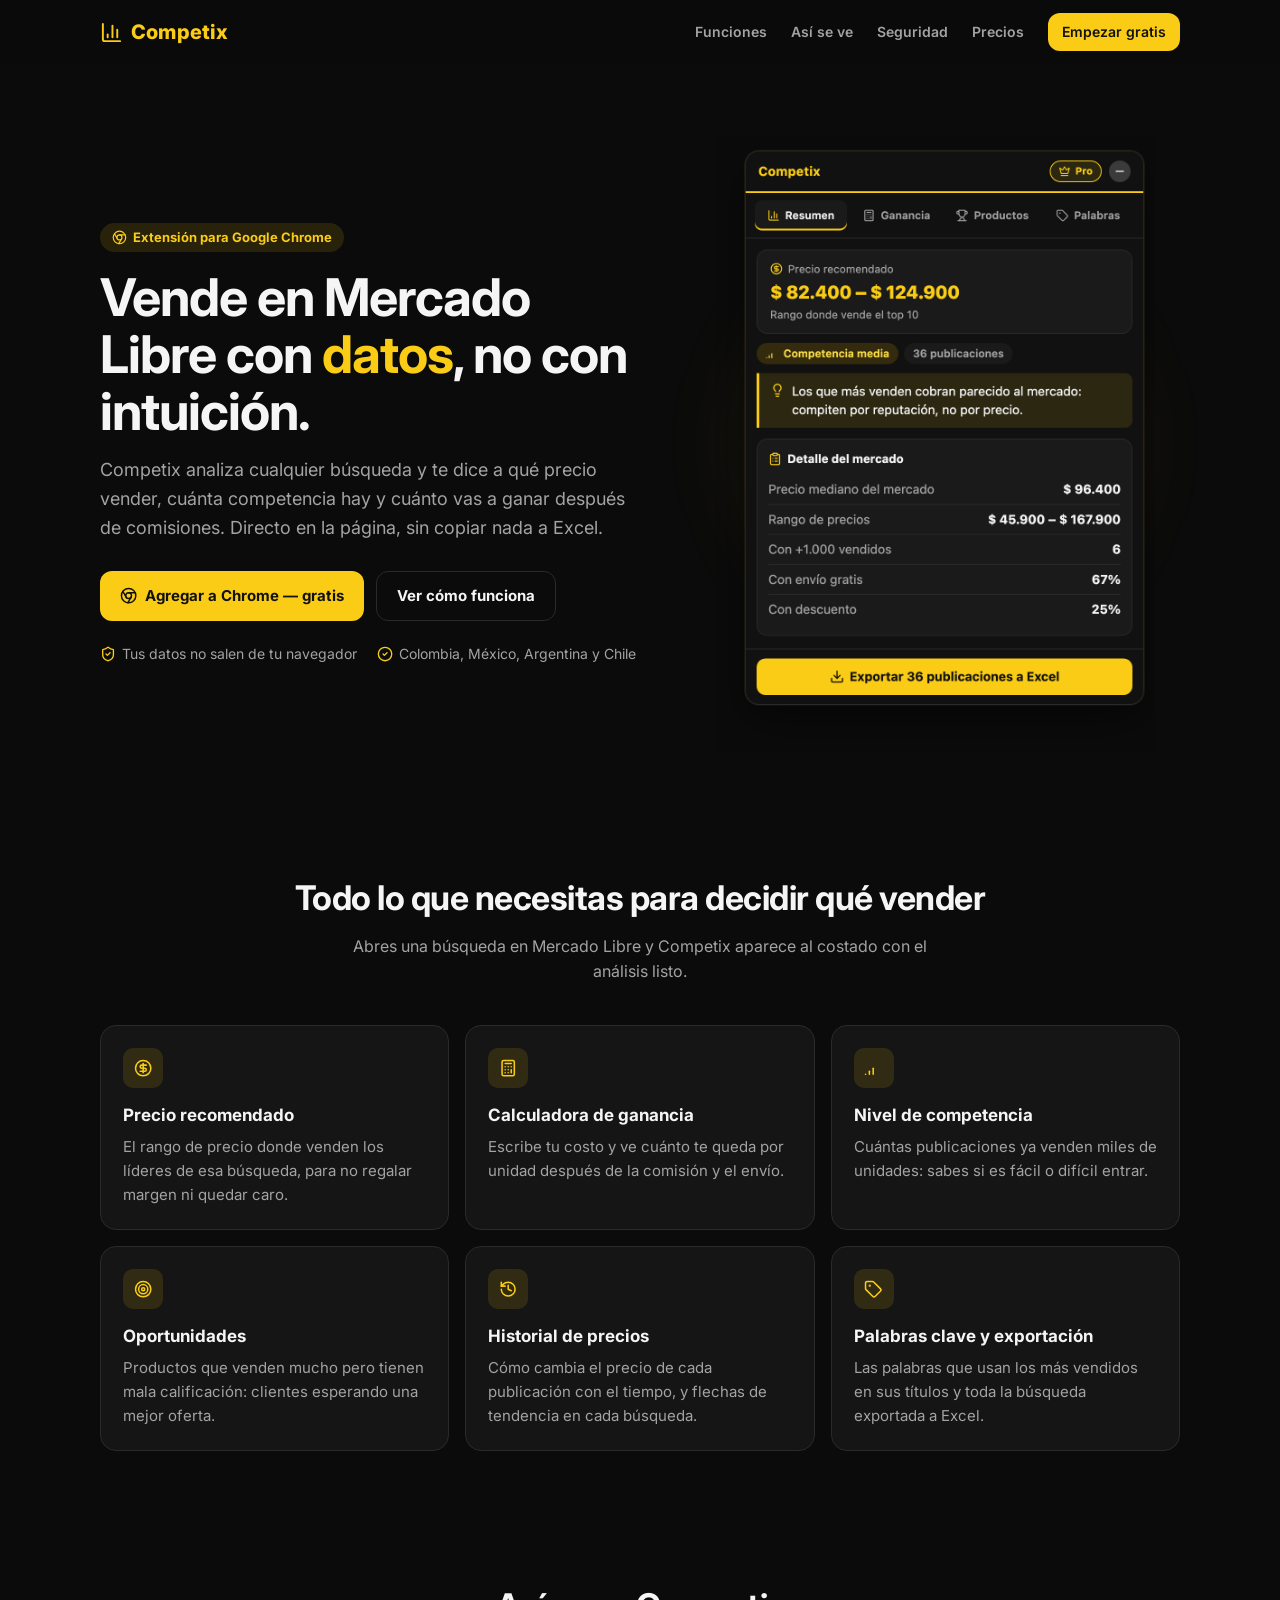
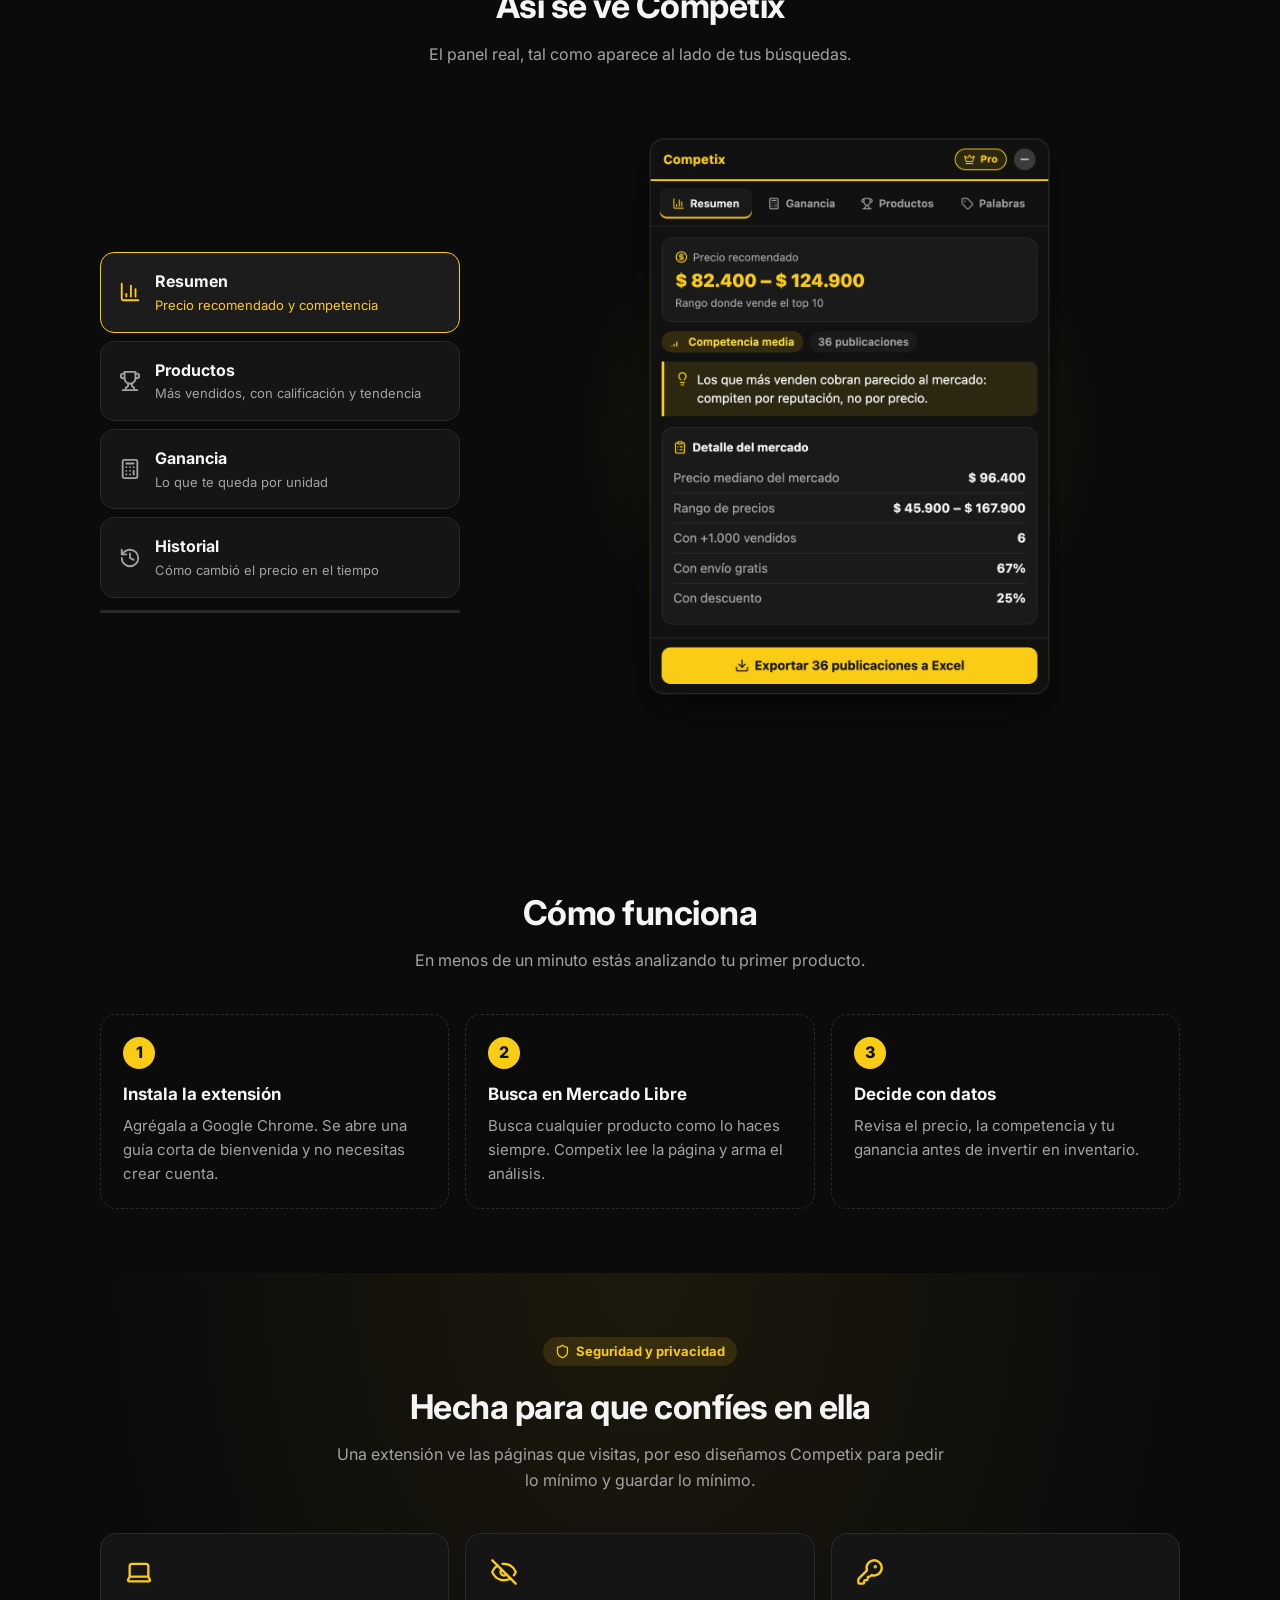
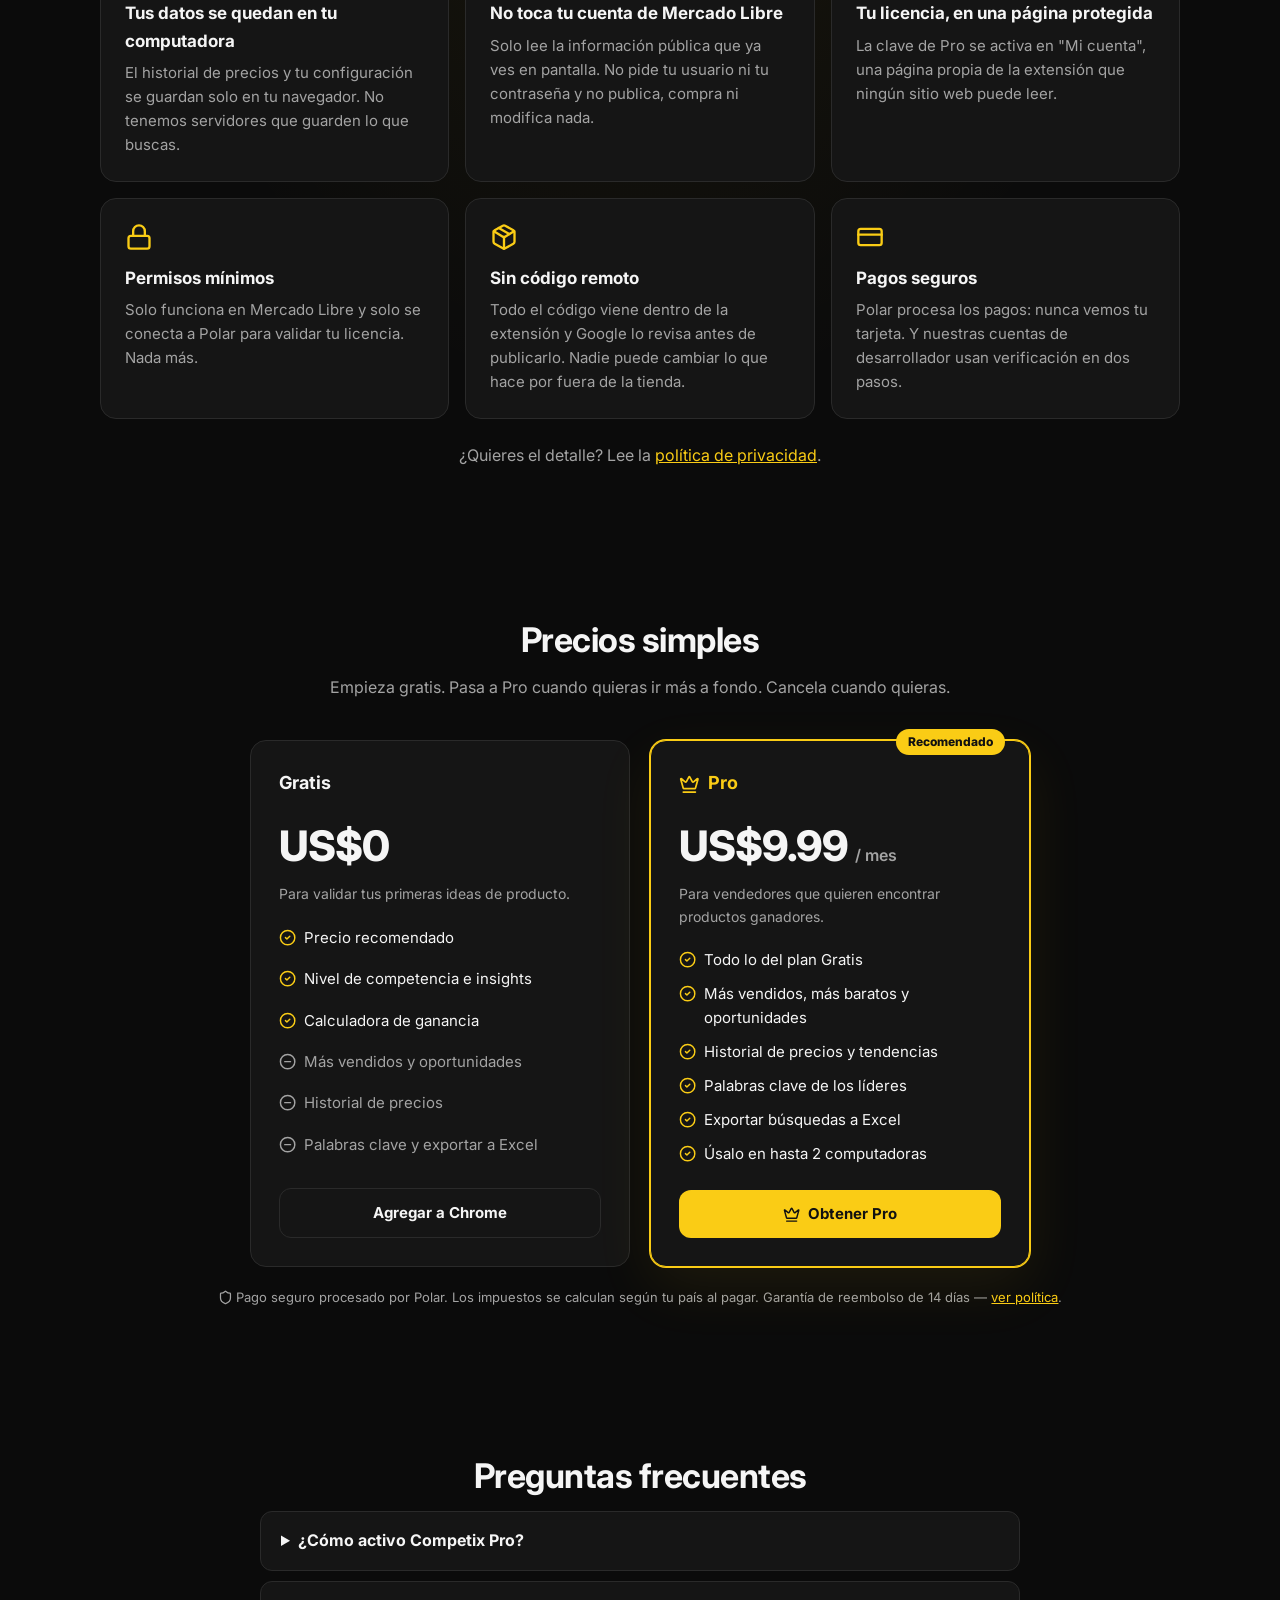
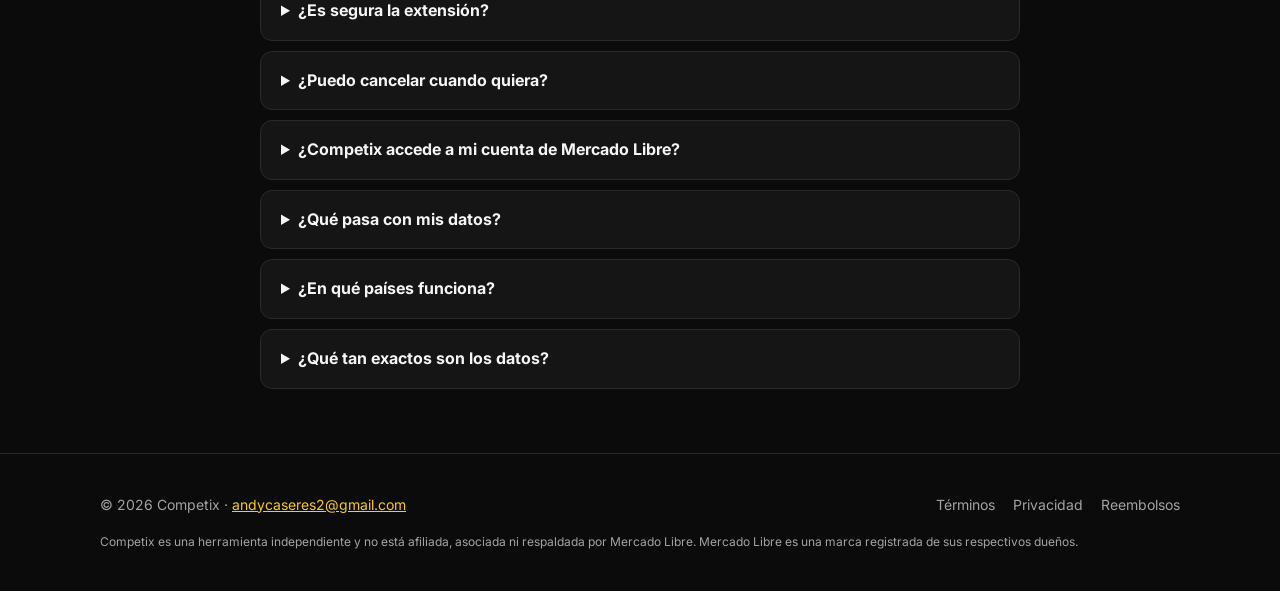
==== commit a3e6f4c5: "feat: switch payments to Polar" ====
--- a/index.html
+++ b/index.html
@@ -52,7 +52,7 @@
           <a href="#asi-se-ve">Así se ve</a>
           <a href="#seguridad">Seguridad</a>
           <a href="#precios">Precios</a>
-          <a class="btn btn-gold" href="#precios">Empezar gratis</a>
+          <a class="btn btn-gold" href="https://chromewebstore.google.com/detail/competix/gejdjnmphahobcckghlkphlnelldnekc" target="_blank" rel="noopener noreferrer">Empezar gratis</a>
         </nav>
       </div>
     </header>
@@ -71,8 +71,7 @@
               a ganar después de comisiones. Directo en la página, sin copiar nada a Excel.
             </p>
             <div class="hero-actions">
-              <!-- Replace href with the Chrome Web Store listing once it is published. -->
-              <a class="btn btn-gold btn-shine" href="#precios">
+              <a class="btn btn-gold btn-shine" href="https://chromewebstore.google.com/detail/competix/gejdjnmphahobcckghlkphlnelldnekc" target="_blank" rel="noopener noreferrer">
                 <svg class="icon"><use href="#i-chrome" /></svg>
                 Agregar a Chrome — gratis
               </a>
@@ -220,7 +219,7 @@
             <article class="security-card reveal" style="--d: 0">
               <svg class="icon"><use href="#i-lock" /></svg>
               <h3>Permisos mínimos</h3>
-              <p>Solo funciona en Mercado Libre y solo se conecta a Lemon Squeezy para validar tu licencia. Nada más.</p>
+              <p>Solo funciona en Mercado Libre y solo se conecta a Polar para validar tu licencia. Nada más.</p>
             </article>
             <article class="security-card reveal" style="--d: 1">
               <svg class="icon"><use href="#i-package" /></svg>
@@ -230,7 +229,7 @@
             <article class="security-card reveal" style="--d: 2">
               <svg class="icon"><use href="#i-card" /></svg>
               <h3>Pagos seguros</h3>
-              <p>Lemon Squeezy procesa los pagos: nunca vemos tu tarjeta. Y nuestras cuentas de desarrollador usan verificación en dos pasos.</p>
+              <p>Polar procesa los pagos: nunca vemos tu tarjeta. Y nuestras cuentas de desarrollador usan verificación en dos pasos.</p>
             </article>
           </div>
           <p class="security-note reveal">
@@ -256,7 +255,7 @@
                 <li class="off"><svg class="icon"><use href="#i-minus" /></svg>Historial de precios</li>
                 <li class="off"><svg class="icon"><use href="#i-minus" /></svg>Palabras clave y exportar a Excel</li>
               </ul>
-              <a class="btn btn-outline" href="#">Agregar a Chrome</a>
+              <a class="btn btn-outline" href="https://chromewebstore.google.com/detail/competix/gejdjnmphahobcckghlkphlnelldnekc" target="_blank" rel="noopener noreferrer">Agregar a Chrome</a>
             </div>
 
             <div class="plan plan-pro reveal" style="--d: 1">
@@ -274,7 +273,7 @@
               </ul>
               <a
                 class="btn btn-gold btn-shine"
-                href="https://competix.lemonsqueezy.com/checkout/buy/7b99cc5d-1d65-41b0-9f15-2f3828087478"
+                href="https://buy.polar.sh/polar_cl_fJHK9iV1IUFznsx0j8WFrJSBe0oTxgyaICc3H3x0QLD"
                 target="_blank"
                 rel="noopener noreferrer"
               >
@@ -285,7 +284,7 @@
           </div>
           <p class="pricing-note reveal">
             <svg class="icon" style="display: inline; vertical-align: -3px"><use href="#i-shield" /></svg>
-            Pago seguro procesado por Lemon Squeezy. Los impuestos se calculan según tu país al pagar.
+            Pago seguro procesado por Polar. Los impuestos se calculan según tu país al pagar.
             Garantía de reembolso de 14 días — <a href="reembolsos.html">ver política</a>.
           </p>
         </div>
